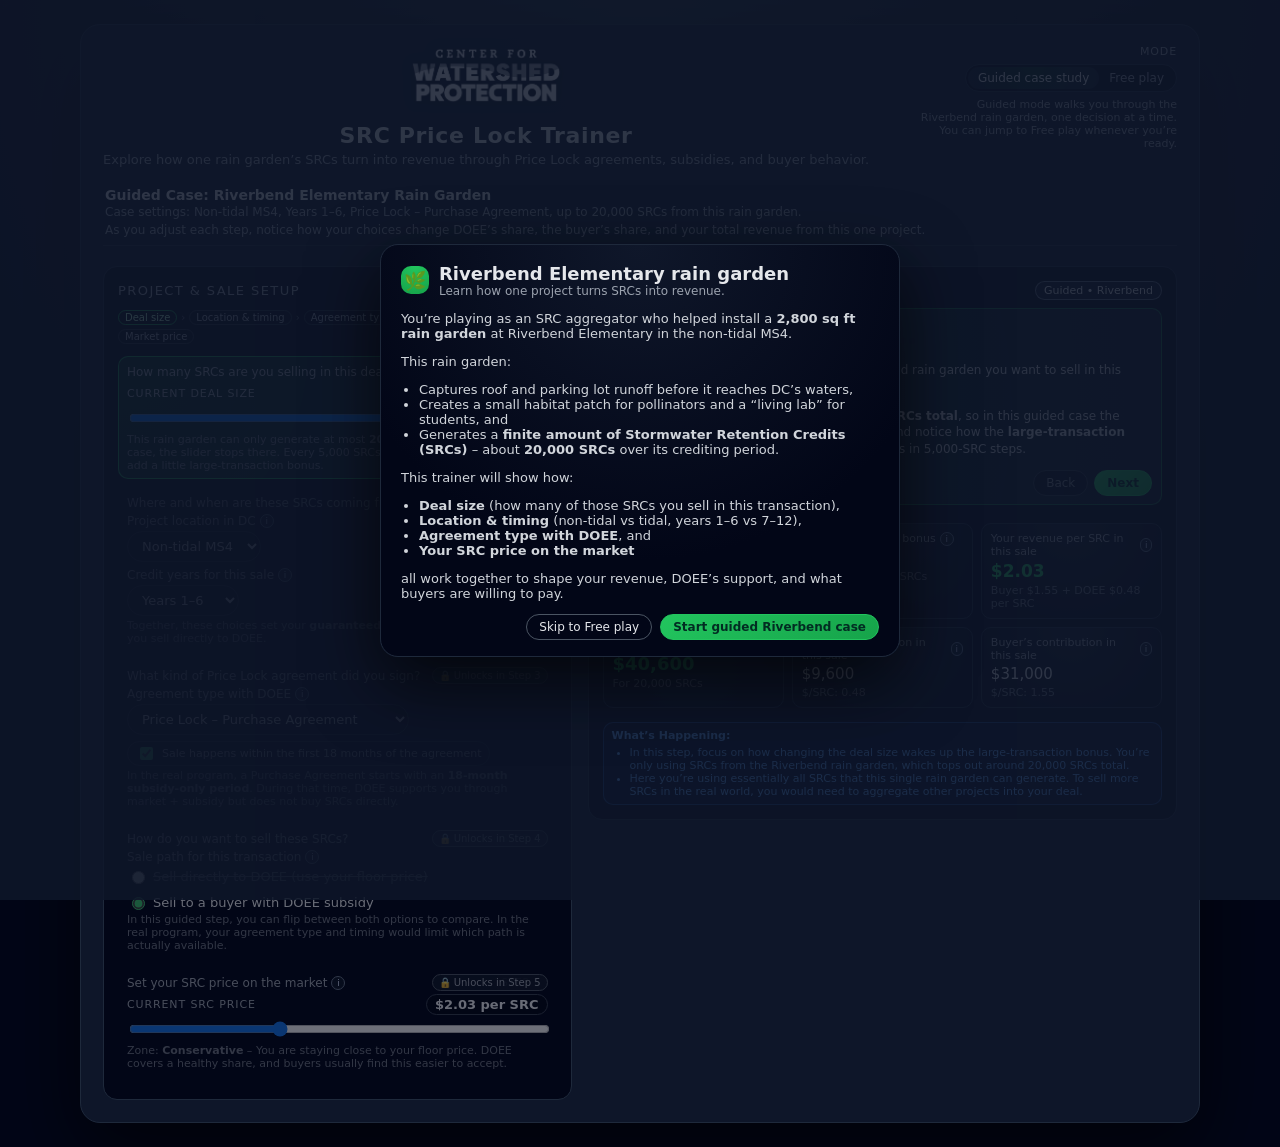
==== index.html @ 7fb3b5d0 "Update index.html" ====
<!DOCTYPE html>
<html lang="en">
<head>
  <meta charset="UTF-8" />
  <title>SRC Price Lock Trainer – Riverbend Case</title>
  <style>
    :root {
      --bg: #020617;
      --panel: #020617;
      --accent: #22c55e;
      --accent-soft: rgba(34, 197, 94, 0.15);
      --accent-warn: #60a5fa;
      --accent-error: #f43f5e;
      --text-main: #e5e7eb;
      --text-soft: #9ca3af;
      --border-soft: #1e293b;
      --card-radius: 14px;
    }

    * {
      box-sizing: border-box;
    }

    body {
      margin: 0;
      font-family: system-ui, -apple-system, BlinkMacSystemFont, "Segoe UI", sans-serif;
      background: radial-gradient(circle at top, #1f2937 0, #020617 55%);
      color: var(--text-main);
      min-height: 100vh;
      display: flex;
      align-items: stretch;
      justify-content: center;
      padding: 24px;
    }

    .app-shell {
      max-width: 1120px;
      width: 100%;
      background: rgba(15, 23, 42, 0.98);
      border-radius: 20px;
      border: 1px solid #1e293b;
      box-shadow: 0 30px 80px rgba(0, 0, 0, 0.6);
      padding: 20px 22px 22px;
      display: flex;
      flex-direction: column;
      gap: 14px;
      position: relative;
    }

    .app-header {
      display: flex;
      justify-content: space-between;
      align-items: flex-start;
      gap: 16px;
    }

    /* CWP logo in header */
.header-main {
  display: flex;
  flex-direction: column;
  align-items: center; 
  text-align: center;       /* makes h1 + p centered */
  gap: 14px;
}

    .cwp-logo {
      height: 60px;
      width: auto;
      object-fit: contain;
      filter: drop-shadow(0 0 6px rgba(0,0,0,0.4));
    }

    .title-block h1 {
      margin: 0;
      font-size: 22px;
      letter-spacing: 0.03em;
    }

    .title-block p {
      margin: 4px 0 0;
      font-size: 13px;
      color: var(--text-soft);
    }

    .mode-switch {
      display: flex;
      flex-direction: column;
      align-items: flex-end;
      gap: 6px;
      font-size: 12px;
    }

    .mode-switch label {
      font-size: 11px;
      text-transform: uppercase;
      letter-spacing: 0.08em;
      color: var(--text-soft);
    }

    .mode-buttons {
      display: inline-flex;
      background: #020617;
      border-radius: 999px;
      border: 1px solid var(--border-soft);
      padding: 2px;
    }

    .mode-btn {
      padding: 4px 10px;
      border-radius: 999px;
      border: none;
      background: transparent;
      color: var(--text-soft);
      font-size: 12px;
      cursor: pointer;
    }

    .mode-btn.active {
      background: radial-gradient(circle at top, rgba(34,197,94,0.18), rgba(15,23,42,0.95));
      color: var(--text-main);
      border-radius: 999px;
    }

    .mode-note {
      font-size: 11px;
      color: #9ca3af;
      max-width: 260px;
      text-align: right;
    }

    .scenario-panel {
      margin-top: 2px;
      margin-bottom: 6px;
      padding: 4px 2px 8px;
      border-bottom: 1px solid #1f293b;
      background: transparent;
      border-radius: 0;
    }

    .scenario-title {
      font-weight: 600;
      font-size: 14px;
    }

    #scenarioDesc {
      font-size: 12px;
      color: var(--text-soft);
      margin-top: 2px;
    }

    .scenario-status {
      font-size: 12px;
      margin-top: 4px;
      color: var(--text-soft);
    }

    .layout {
      display: grid;
      grid-template-columns: 3.1fr 3.9fr;
      gap: 16px;
      align-items: flex-start;
    }

    .card {
      background: linear-gradient(145deg, #020617, #020617 45%, #020617 100%);
      border-radius: var(--card-radius);
      padding: 14px 14px 14px;
      border: 1px solid var(--border-soft);
      display: flex;
      flex-direction: column;
      gap: 8px;
      position: relative;
    }

    #outputCard {
      position: sticky;
      top: 76px;
      align-self: flex-start;
    }

    .card-header {
      display: flex;
      justify-content: space-between;
      align-items: center;
      gap: 8px;
    }

    .card-title {
      font-size: 13px;
      text-transform: uppercase;
      letter-spacing: 0.11em;
      color: var(--text-soft);
    }

    .badge {
      padding: 2px 8px;
      border-radius: 999px;
      font-size: 11px;
      border: 1px solid rgba(148,163,184,0.6);
      color: #e5e7eb;
      background: rgba(15,23,42,0.9);
      white-space: nowrap;
    }

    select, input, button {
      font-family: inherit;
    }

    select, input[type="number"], input[type="text"] {
      background: #020617;
      border: 1px solid var(--border-soft);
      border-radius: 999px;
      padding: 6px 10px;
      color: var(--text-main);
      font-size: 13px;
      outline: none;
    }

    select:focus, input:focus {
      border-color: var(--accent);
      box-shadow: 0 0 0 1px rgba(34,197,94,0.4);
    }

    input[type="range"] {
      width: 100%;
      cursor: pointer;
    }

    .field-label {
      color: var(--text-soft);
      font-size: 12px;
      display: flex;
      align-items: center;
      gap: 6px;
      margin-bottom: 3px;
      justify-content: space-between;
    }

    .field-main {
      display: inline-flex;
      align-items: center;
      gap: 4px;
    }

    .step-tag {
      font-size: 10px;
      text-transform: uppercase;
      letter-spacing: 0.08em;
      color: #9ca3af;
      padding: 2px 6px;
      border-radius: 999px;
      border: 1px solid #1f2937;
      background: rgba(15,23,42,0.8);
    }

    .control-row {
      margin-bottom: 8px;
      padding: 6px 8px;
      border-radius: 10px;
      transition: background 0.2s ease, border-color 0.2s ease, opacity 0.2s ease;
      border: 1px solid transparent;
      position: relative;
    }

    .control-row.active-step {
      border-color: rgba(34,197,94,0.7);
      background: radial-gradient(circle at top left, rgba(34,197,94,0.18), rgba(15,23,42,0.96));
    }

    .control-row.locked {
      opacity: 0.45;
      filter: grayscale(0.2);
      pointer-events: none;
    }

    .lock-pill {
      position: absolute;
      right: 8px;
      top: 6px;
      font-size: 10px;
      display: inline-flex;
      align-items: center;
      gap: 3px;
      padding: 2px 6px;
      border-radius: 999px;
      border: 1px solid #4b5563;
      background: rgba(15,23,42,0.92);
      color: #9ca3af;
    }

    .control-row.locked .lock-pill {
      display: inline-flex;
    }

    .control-row:not(.locked) .lock-pill {
      display: none;
    }

    .inline-toggle {
      display: inline-flex;
      align-items: center;
      gap: 6px;
      font-size: 11px;
      color: var(--text-soft);
      background: #020617;
      padding: 2px 8px;
      border-radius: 999px;
      border: 1px solid var(--border-soft);
    }

    .inline-toggle input {
      accent-color: var(--accent);
      cursor: pointer;
    }

    .radio-row {
      display: flex;
      flex-wrap: wrap;
      gap: 10px;
      margin-top: 4px;
    }

    .radio-row label {
      display: inline-flex;
      align-items: center;
      gap: 5px;
      font-size: 13px;
      cursor: pointer;
    }

    .label-path-disabled {
      text-decoration: line-through;
      color: #6b7280;
    }

    input[type="radio"] {
      accent-color: #22c55e;
      cursor: pointer;
    }

    .hint {
      font-size: 11px;
      color: #6b7280;
      margin-top: 3px;
    }

    .guided-panel {
      font-size: 12px;
      color: #d1d5db;
      background: radial-gradient(circle at left, rgba(34,197,94,0.16), rgba(15,23,42,0.97));
      border-radius: 10px;
      border: 1px solid rgba(34,197,94,0.45);
      padding: 8px 9px;
      margin-bottom: 6px;
    }

    .guided-step-label {
      font-size: 11px;
      text-transform: uppercase;
      letter-spacing: 0.12em;
      color: #9ca3af;
      margin-bottom: 2px;
    }

    .guided-title {
      font-size: 14px;
      font-weight: 600;
      margin-bottom: 4px;
      display: flex;
      align-items: center;
      gap: 6px;
      flex-wrap: wrap;
    }

    .case-icon {
      width: 18px;
      height: 18px;
      border-radius: 5px;
      background: radial-gradient(circle at top, #22c55e, #16a34a);
      display: inline-flex;
      align-items: center;
      justify-content: center;
      font-size: 13px;
      color: #022c22;
      cursor: default;
    }

    .guided-body {
      font-size: 12px;
      line-height: 1.4;
      margin-bottom: 4px;
    }

    .guided-buttons {
      display: flex;
      justify-content: flex-end;
      align-items: center;
      margin-top: 4px;
      gap: 8px;
      flex-wrap: wrap;
    }

    .guided-nav {
      display: flex;
      gap: 6px;
    }

    .btn {
      border-radius: 999px;
      padding: 5px 12px;
      border: 1px solid #4b5563;
      background: #020617;
      color: #e5e7eb;
      font-size: 12px;
      cursor: pointer;
    }

    .btn-primary {
      border-color: var(--accent);
      background: linear-gradient(135deg, #22c55e, #16a34a);
      color: #022c22;
      font-weight: 600;
    }

    .btn[disabled] {
      opacity: 0.5;
      cursor: default;
    }

    .progress-dots {
      display: flex;
      gap: 3px;
      align-items: center;
    }

    .dot {
      width: 6px;
      height: 6px;
      border-radius: 999px;
      background: #111827;
    }

    .dot.active {
      background: var(--accent);
    }

    .breadcrumb-steps {
      font-size: 10px;
      color: #9ca3af;
      margin-top: 2px;
      margin-bottom: 4px;
      display: flex;
      flex-wrap: wrap;
      gap: 4px;
      align-items: center;
    }

    .crumb {
      padding: 1px 6px;
      border-radius: 999px;
      border: 1px solid #1f2937;
    }

    .crumb.active {
      border-color: rgba(34,197,94,0.7);
      color: #bbf7d0;
    }

    .crumb-separator {
      opacity: 0.5;
    }

    .scenario-bar {
      display: flex;
      align-items: center;
      justify-content: space-between;
      gap: 8px;
      margin-top: 6px;
      margin-bottom: 4px;
    }

    .scenario-bar label {
      font-size: 11px;
      color: var(--text-soft);
      text-transform: uppercase;
      letter-spacing: 0.08em;
    }

    .scenario-bar select {
      font-size: 12px;
    }

    .scenario-focus {
      font-size: 12px;
      color: #d1d5db;
      background: radial-gradient(circle at left, rgba(59,130,246,0.22), rgba(15,23,42,0.97));
      border-radius: 10px;
      border: 1px solid rgba(59,130,246,0.55);
      padding: 8px 9px;
      margin-bottom: 6px;
    }

    .scenario-focus-title {
      font-size: 11px;
      text-transform: uppercase;
      letter-spacing: 0.11em;
      color: #bfdbfe;
      margin-bottom: 2px;
    }

    .scenario-focus-body {
      font-size: 12px;
      line-height: 1.4;
    }

    .output-grid {
      display: grid;
      grid-template-columns: repeat(3, minmax(0, 1fr));
      gap: 8px;
      margin-top: 4px;
    }

    .stat {
      background: radial-gradient(circle at top, #0f172a 0, #020617 75%);
      border-radius: 10px;
      padding: 8px 9px;
      border: 1px solid #1e293b;
      display: flex;
      flex-direction: column;
      gap: 3px;
      position: relative;
      overflow: hidden;
    }

    .stat-label {
      font-size: 11px;
      color: var(--text-soft);
      display: flex;
      align-items: center;
      gap: 4px;
    }

    .stat-value {
      font-size: 15px;
      font-variant-numeric: tabular-nums;
    }

    .stat-sub {
      font-size: 11px;
      color: #6b7280;
    }

    .stat-accent {
      color: var(--accent);
      font-size: 17px;
      font-weight: 600;
    }

    .stat-big {
      font-size: 18px;
      font-weight: 600;
      color: var(--accent);
    }

    .stat-doee.alert {
      border-color: rgba(59,130,246,0.9);
      box-shadow: 0 0 0 1px rgba(59,130,246,0.5);
      animation: fadeDown 0.6s ease-out;
    }

    .stat-buyer.alert {
      border-color: rgba(251, 191, 36, 0.9);
      box-shadow: 0 0 0 1px rgba(251, 191, 36, 0.5);
      animation: pulseUp 0.9s ease-out;
    }

    .stat-total.alert {
      border-color: rgba(239, 68, 68, 0.9);
      box-shadow: 0 0 0 1px rgba(239, 68, 68, 0.5);
      animation: flashTotal 0.7s ease-out;
    }

    .warnings {
      margin-top: 6px;
      font-size: 11px;
      color: var(--accent-warn);
      background: rgba(37,99,235,0.08);
      border-radius: 10px;
      border: 1px solid rgba(59,130,246,0.4);
      padding: 6px 8px;
    }

    .warnings ul {
      padding-left: 18px;
      margin: 4px 0 0;
    }

    .info-icon {
      width: 14px;
      height: 14px;
      border-radius: 999px;
      border: 1px solid #64748b;
      display: inline-flex;
      align-items: center;
      justify-content: center;
      font-size: 9px;
      color: #cbd5f5;
      cursor: default;
      background: rgba(15,23,42,0.9);
    }

    .tooltip-bubble {
      position: fixed;
      z-index: 9999;
      max-width: 260px;
      background: #020617;
      border-radius: 10px;
      border: 1px solid #1e293b;
      padding: 8px 10px;
      font-size: 11px;
      color: var(--text-main);
      box-shadow: 0 10px 30px rgba(0,0,0,0.6);
      pointer-events: none;
      opacity: 0;
      transform: translateY(4px);
      transition: opacity 0.08s ease-out, transform 0.08s ease-out;
    }

    .tooltip-bubble.visible {
      opacity: 1;
      transform: translateY(0);
    }

    .value-row {
      display: flex;
      justify-content: space-between;
      align-items: center;
      margin-bottom: 4px;
      font-size: 12px;
      color: #e5e7eb;
    }

    .value-label {
      font-size: 11px;
      text-transform: uppercase;
      letter-spacing: 0.08em;
      color: #9ca3af;
    }

    .value-pill {
      padding: 2px 8px;
      border-radius: 999px;
      border: 1px solid #374151;
      background: #020617;
      font-size: 13px;
      font-variant-numeric: tabular-nums;
      font-weight: 600;
      color: #e5e7eb;
    }

    .free-hint {
      font-size: 11px;
      color: #9ca3af;
      margin-bottom: 4px;
    }

    .modal-backdrop {
      position: fixed;
      inset: 0;
      background: rgba(15,23,42,0.85);
      display: flex;
      align-items: center;
      justify-content: center;
      z-index: 999;
    }

    .modal {
      max-width: 520px;
      width: 100%;
      background: radial-gradient(circle at top, #0f172a, #020617 65%);
      border-radius: 18px;
      border: 1px solid #1e293b;
      padding: 18px 20px 16px;
      box-shadow: 0 25px 70px rgba(0,0,0,0.7);
    }

    .modal-header {
      display: flex;
      align-items: center;
      gap: 10px;
      margin-bottom: 6px;
    }

    .modal-icon {
      width: 28px;
      height: 28px;
      border-radius: 10px;
      background: radial-gradient(circle at top, #22c55e, #16a34a);
      display: inline-flex;
      align-items: center;
      justify-content: center;
      font-size: 18px;
      color: #022c22;
    }

    .modal h2 {
      margin: 0;
      font-size: 18px;
    }

    .modal-body {
      font-size: 13px;
      color: #d1d5db;
      margin-top: 6px;
    }

    .modal-body ul {
      margin: 6px 0 8px 18px;
      padding: 0;
    }

    .modal-footer {
      margin-top: 10px;
      display: flex;
      justify-content: flex-end;
      gap: 8px;
      flex-wrap: wrap;
    }

    @keyframes fadeDown {
      0% { opacity: 1; transform: translateY(0); }
      40% { opacity: 0.3; transform: translateY(2px); }
      100% { opacity: 0.8; transform: translateY(0); }
    }

    @keyframes pulseUp {
      0% { transform: scale(1); }
      30% { transform: scale(1.03); }
      100% { transform: scale(1); }
    }

    @keyframes flashTotal {
      0% { background-color: rgba(127,29,29,0.6); }
      100% { background-color: transparent; }
    }

    @media (max-width: 900px) {
      body {
        padding: 10px;
      }
      .app-shell {
        padding: 14px;
      }
      .layout {
        grid-template-columns: 1fr;
      }
      #outputCard {
        position: static;
      }
    }
  </style>
</head>
<body>
  <!-- Intro modal -->
  <div class="modal-backdrop" id="introModal">
    <div class="modal">
      <div class="modal-header">
        <div class="modal-icon">🌿</div>
        <div>
          <h2>Riverbend Elementary rain garden</h2>
          <div style="font-size:12px; color:#9ca3af;">Learn how one project turns SRCs into revenue.</div>
        </div>
      </div>
      <div class="modal-body">
        <p>You’re playing as an SRC aggregator who helped install a <strong>2,800 sq ft rain garden</strong> at Riverbend Elementary in the non-tidal MS4.</p>
        <p>This rain garden:</p>
        <ul>
          <li>Captures roof and parking lot runoff before it reaches DC’s waters,</li>
          <li>Creates a small habitat patch for pollinators and a “living lab” for students, and</li>
          <li>Generates a <strong>finite amount of Stormwater Retention Credits (SRCs)</strong> – about <strong>20,000 SRCs</strong> over its crediting period.</li>
        </ul>
        <p>This trainer will show how:</p>
        <ul>
          <li><strong>Deal size</strong> (how many of those SRCs you sell in this transaction),</li>
          <li><strong>Location & timing</strong> (non-tidal vs tidal, years 1–6 vs 7–12),</li>
          <li><strong>Agreement type with DOEE</strong>, and</li>
          <li><strong>Your SRC price on the market</strong></li>
        </ul>
        <p>all work together to shape your revenue, DOEE’s support, and what buyers are willing to pay.</p>
      </div>
      <div class="modal-footer">
        <button class="btn" id="skipToFreeBtn">Skip to Free play</button>
        <button class="btn btn-primary" id="startGuidedBtn">Start guided Riverbend case</button>
      </div>
    </div>
  </div>

  <div class="app-shell">
<header class="app-header">
<div class="header-main">
  <div class="logo-wrap">
    <img class="cwp-logo" src="CWP-white-01.png" alt="Center for Watershed Protection logo">
  </div>

  <div class="title-block">
    <h1>SRC Price Lock Trainer</h1>
    <p>Explore how one rain garden’s SRCs turn into revenue through Price Lock agreements, subsidies, and buyer behavior.</p>
  </div>
</div>


  <div class="mode-switch">
    <label>Mode</label>
    <div class="mode-buttons">
      <button class="mode-btn active" id="modeGuidedBtn">Guided case study</button>
      <button class="mode-btn" id="modeFreeBtn">Free play</button>
    </div>
    <div class="mode-note" id="modeNote">
      Guided mode walks you through the Riverbend rain garden step by step. You can switch to Free play any time.
    </div>
  </div>
</header>


    <div class="scenario-panel" id="scenarioPanel">
      <div class="scenario-title" id="scenarioName">Guided Case: Riverbend Elementary Rain Garden</div>
      <div id="scenarioDesc">
        Case settings: <strong>Non-tidal MS4</strong>, <strong>Years 1–6</strong>, <strong>Price Lock – Purchase Agreement</strong>, up to <strong>20,000 SRCs</strong> from this rain garden.
      </div>
      <div class="scenario-status" id="scenarioStatus">
        As you move through each step, watch how the guaranteed floor price, large-transaction bonus, DOEE’s share, the buyer’s share, and your total revenue respond.
      </div>
    </div>

    <section class="layout">
      <!-- LEFT: controls -->
      <div class="card" id="controlsCard">
        <div class="card-header">
          <div class="card-title">Project & sale setup</div>
          <span class="badge" id="modeBadge">Guided • Riverbend case</span>
        </div>

        <div class="breadcrumb-steps" id="breadcrumbSteps"></div>

        <div id="freeHint" class="free-hint" style="display:none;">
          Free play is on. Adjust any inputs below or load a scenario on the right. Use this to explore beyond the Riverbend case.
        </div>

        <div id="controlsContainer">
          <div class="control-row" data-step="0" id="rowDealSize">
            <div class="lock-pill">🔒 Later in guided mode</div>
            <div class="field-label">
              <div class="field-main">
                <span>How many SRCs are you selling in this deal?</span>
              </div>
              <span class="step-tag">Step 1</span>
            </div>
            <div class="value-row">
              <span class="value-label">Current deal size</span>
              <span class="value-pill"><span id="qValue">20,000</span> SRCs</span>
            </div>
            <input type="range" id="qSlider" min="5000" max="20000" step="5000" value="20000">
            <div class="hint" id="qHint">
              This rain garden can only generate at most <strong>20,000 SRCs</strong>. In this guided case, the slider stops there. Every 5,000 SRCs you include in this deal can add a little large-transaction bonus.
            </div>
          </div>

          <div class="control-row" data-step="1" id="rowLocationYear">
            <div class="lock-pill">🔒 Unlocks in Step 2</div>
            <div class="field-label">
              <div class="field-main">
                <span>Where and when are these SRCs coming from?</span>
              </div>
              <span class="step-tag">Step 2</span>
            </div>
            <div class="field-label" style="margin-top:2px;">
              <span class="field-main">
                <span>Project location in DC</span>
                <span class="info-icon" data-tooltip="SRCs only earn Price Lock benefits in the MS4 area. Non-tidal and tidal MS4 have different guaranteed floor prices.">i</span>
              </span>
            </div>
            <select id="locationSelect">
              <option value="nontidal">Non-tidal MS4</option>
              <option value="tidal">Tidal MS4</option>
            </select>

            <div class="field-label" style="margin-top:6px;">
              <span class="field-main">
                <span>Credit years for this sale</span>
                <span class="info-icon" data-tooltip="DOEE pays a higher Price Lock floor in years 1–6, and a lower one in years 7–12 for the same project.">i</span>
              </span>
            </div>
            <select id="yearBandSelect">
              <option value="1-6">Years 1–6</option>
              <option value="7-12">Years 7–12</option>
            </select>
            <div class="hint">
              Together, these choices set your <strong>guaranteed minimum price per SRC</strong> if you sell directly to DOEE.
            </div>
          </div>

          <div class="control-row" data-step="2" id="rowAgreement">
            <div class="lock-pill">🔒 Unlocks in Step 3</div>
            <div class="field-label">
              <div class="field-main">
                <span>What kind of Price Lock agreement did you sign?</span>
              </div>
              <span class="step-tag">Step 3</span>
            </div>
            <div class="field-label" style="margin-top:2px;">
              <span class="field-main">
                <span>Agreement type with DOEE</span>
                <span class="info-icon" data-tooltip="A Purchase Agreement includes a guaranteed floor price and can also support market sales with a subsidy. A Subsidy-only Agreement only applies when you sell to another buyer; DOEE does not buy your SRCs directly.">i</span>
              </span>
            </div>
            <select id="agreementTypeSelect">
              <option value="purchase">Price Lock – Purchase Agreement</option>
              <option value="subsidy">Price Lock – Subsidy-only Agreement</option>
            </select>

            <div style="margin-top:6px;">
              <label class="inline-toggle">
                <input type="checkbox" id="in18Months" checked>
                <span>Sale happens within the first 18 months of the agreement</span>
              </label>
              <div class="hint">
                In the real program, a Purchase Agreement starts with an <strong>18-month subsidy-only period</strong>. During that time, DOEE supports you through market + subsidy but does not buy SRCs directly.
              </div>
            </div>
          </div>

          <div class="control-row" data-step="3" id="rowSalePath">
            <div class="lock-pill">🔒 Unlocks in Step 4</div>
            <div class="field-label">
              <div class="field-main">
                <span>How do you want to sell these SRCs?</span>
              </div>
              <span class="step-tag">Step 4</span>
            </div>
            <div class="field-label" style="margin-top:2px;">
              <span class="field-main">
                <span>Sale path for this transaction</span>
                <span class="info-icon" data-tooltip="You can either sell straight to DOEE at your floor price or sell to a private buyer with DOEE helping as a subsidy. Your agreement type and timing affect which paths are actually available in the real program.">i</span>
              </span>
            </div>
            <div class="radio-row">
              <label data-sale="doee" id="doeeRadioLabel">
                <input type="radio" name="saleType" value="doee" checked>
                Sell directly to DOEE (use your floor price)
              </label>
              <label data-sale="market" id="marketRadioLabel">
                <input type="radio" name="saleType" value="market">
                Sell to a buyer with DOEE subsidy
              </label>
            </div>
            <div class="hint" id="saleTypeHint">
              In this guided step, you can flip between both to compare. In the real program, your agreement type and timing would limit which path is actually available.
            </div>
          </div>

          <div class="control-row" data-step="4" id="rowPrice">
            <div class="lock-pill">🔒 Unlocks in Step 5</div>
            <div class="field-label">
              <div class="field-main">
                <span>Set your SRC price on the market</span>
                <span class="info-icon" data-tooltip="This is the price per SRC you hope to receive in a market sale. DOEE may cover part of this price as a subsidy, and the buyer pays the rest. If you set the price too high, DOEE will eventually stop adding subsidy and the buyer must cover the full amount.">i</span>
              </div>
              <span class="step-tag">Step 5</span>
            </div>
            <div class="value-row">
              <span class="value-label">Current SRC price</span>
              <span class="value-pill"><span id="sSliderValue">$2.10</span> per SRC</span>
            </div>
            <input type="range" id="sSlider" min="1.50" max="3.00" step="0.01" value="2.10">
            <div class="hint">
              Zone: <strong><span id="sZoneLabel">Balanced</span></strong> – <span id="sZoneText">above your floor price but still likely competitive for buyers, with DOEE helping cover part of the amount.</span>
            </div>
          </div>
        </div>
      </div>

      <!-- RIGHT: guided directions + outputs -->
      <div class="card" id="outputCard">
        <div class="card-header">
          <div class="card-title" id="rightCardTitle">Guided directions &amp; results</div>
          <span class="badge" id="scenarioBadge">Guided • Riverbend</span>
        </div>

        <div class="guided-panel" id="guidedPanel">
          <div class="guided-step-label" id="guidedStepLabel">Step 1 of 5</div>
          <div class="guided-title">
            <div class="case-icon" title="Rain garden case study">🌿</div>
            <span id="guidedTitle">Set the deal size for this sale</span>
            <div class="progress-dots" id="guidedDots"></div>
          </div>
          <div class="guided-body" id="guidedBody"></div>
          <div class="guided-buttons">
            <div class="guided-nav">
              <button class="btn" id="guidedBackBtn">Back</button>
              <button class="btn btn-primary" id="guidedNextBtn">Next</button>
            </div>
          </div>
        </div>

        <div class="scenario-focus" id="scenarioFocusPanel" style="display:none;">
          <div class="scenario-focus-title">Scenario focus</div>
          <div class="scenario-focus-body" id="scenarioFocusBody"></div>
        </div>

        <div class="scenario-bar" id="scenarioBar" style="display:none;">
          <div>
            <label for="scenarioSelect">Free play scenario</label>
          </div>
          <select id="scenarioSelect">
            <option value="none">None (start from current settings)</option>
            <option value="starter">Starter non-tidal project</option>
            <option value="tidal">Tidal project comparison</option>
            <option value="late">Later-year credits (7–12)</option>
            <option value="subsidyOnly">Subsidy-only agreement</option>
          </select>
        </div>

        <div class="output-grid">
          <div class="stat" id="statP">
            <div class="stat-label">
              Guaranteed floor price per SRC
              <span class="info-icon" data-tooltip="This is the Price Lock floor: the minimum amount per SRC that DOEE has agreed to pay for this project, based on its location and credit years. In a direct sale to DOEE, this is your per-SRC price.">i</span>
            </div>
            <div class="stat-value" id="pValue">$0.00</div>
            <div class="stat-sub" id="pSub">—</div>
          </div>

          <div class="stat" id="statL">
            <div class="stat-label">
              Large-transaction bonus
              <span class="info-icon" data-tooltip="Larger aggregated deals can earn a small extra amount per SRC. Every 5,000 SRCs adds a bit more value, up to the program’s cap on large transactions.">i</span>
            </div>
            <div class="stat-value" id="lValue">$0.00</div>
            <div class="stat-sub" id="lSub">0 blocks of 5,000 SRCs</div>
          </div>

          <div class="stat stat-total" id="statRevPer">
            <div class="stat-label">
              Your revenue per SRC in this sale
              <span class="info-icon" data-tooltip="What you actually earn per SRC in this transaction, after the rules are applied. In a DOEE-only sale, this matches the floor price. In a market sale, it reflects the combined contributions of DOEE and the buyer.">i</span>
            </div>
            <div class="stat-accent" id="revPerSrc">$0.00</div>
            <div class="stat-sub" id="revSplit">Buyer $0.00 + DOEE $0.00</div>
          </div>

          <div class="stat stat-total" id="statTotal">
            <div class="stat-label">
              Total revenue for this sale
              <span class="info-icon" data-tooltip="Your total dollars from this transaction: revenue per SRC multiplied by how many SRCs you sold (the deal size).">i</span>
            </div>
            <div class="stat-big" id="totalRevenue">$0</div>
            <div class="stat-sub">For <span id="totalQ">0</span> SRCs</div>
          </div>

          <div class="stat stat-doee" id="statDoee">
            <div class="stat-label">
              DOEE’s contribution in this sale
              <span class="info-icon" data-tooltip="How much DOEE pays here – either as the direct buyer (for DOEE-only sales) or as a subsidy to help a private buyer afford SRCs.">i</span>
            </div>
            <div class="stat-value" id="doeeTotal">$0</div>
            <div class="stat-sub" id="doeePer">$/SRC: 0.00</div>
          </div>

          <div class="stat stat-buyer" id="statBuyer">
            <div class="stat-label">
              Buyer’s contribution in this sale
              <span class="info-icon" data-tooltip="How much the private buyer pays. In a DOEE-only sale this is $0. In a market + subsidy sale, this is the buyer’s share of your SRC price.">i</span>
            </div>
            <div class="stat-value" id="buyerTotal">$0</div>
            <div class="stat-sub" id="buyerPer">$/SRC: 0.00</div>
          </div>
        </div>

        <div class="warnings" id="warnings" style="display:none;"></div>
      </div>
    </section>
  </div>

  <div class="tooltip-bubble" id="tooltipBubble"></div>

  <script>
    const PROJECT_MAX_SRC = 20000;  // Riverbend single-project cap
    const PROGRAM_LARGE_CAP = 100000; // Program-wide cap for large-transaction bonus in Free play

    const state = {
      mode: "guided",
      guidedIndex: 0,
      totalGuidedSteps: 5,
      location: "nontidal",
      yearBand: "1-6",
      agreementType: "purchase",
      in18Months: true,
      dealSize: 20000,
      saleType: "doee",
      srcPrice: 2.10,
      scenarioKey: "guided"
    };

    const els = {
      introModal: document.getElementById("introModal"),
      startGuidedBtn: document.getElementById("startGuidedBtn"),
      skipToFreeBtn: document.getElementById("skipToFreeBtn"),

      modeGuidedBtn: document.getElementById("modeGuidedBtn"),
      modeFreeBtn: document.getElementById("modeFreeBtn"),
      modeNote: document.getElementById("modeNote"),
      modeBadge: document.getElementById("modeBadge"),
      scenarioBadge: document.getElementById("scenarioBadge"),
      rightCardTitle: document.getElementById("rightCardTitle"),

      guidedPanel: document.getElementById("guidedPanel"),
      freeHint: document.getElementById("freeHint"),
      guidedStepLabel: document.getElementById("guidedStepLabel"),
      guidedTitle: document.getElementById("guidedTitle"),
      guidedBody: document.getElementById("guidedBody"),
      guidedDots: document.getElementById("guidedDots"),
      guidedBackBtn: document.getElementById("guidedBackBtn"),
      guidedNextBtn: document.getElementById("guidedNextBtn"),
      breadcrumbSteps: document.getElementById("breadcrumbSteps"),

      controlsContainer: document.getElementById("controlsContainer"),
      controlRows: Array.from(document.querySelectorAll(".control-row")),

      qSlider: document.getElementById("qSlider"),
      qValue: document.getElementById("qValue"),
      qHint: document.getElementById("qHint"),
      locationSelect: document.getElementById("locationSelect"),
      yearBandSelect: document.getElementById("yearBandSelect"),
      agreementTypeSelect: document.getElementById("agreementTypeSelect"),
      in18Months: document.getElementById("in18Months"),
      saleTypeRadios: Array.from(document.querySelectorAll("input[name='saleType']")),
      saleTypeHint: document.getElementById("saleTypeHint"),
      doeeRadioLabel: document.getElementById("doeeRadioLabel"),
      marketRadioLabel: document.getElementById("marketRadioLabel"),
      sSlider: document.getElementById("sSlider"),
      sSliderValue: document.getElementById("sSliderValue"),
      sZoneLabel: document.getElementById("sZoneLabel"),
      sZoneText: document.getElementById("sZoneText"),

      pValue: document.getElementById("pValue"),
      pSub: document.getElementById("pSub"),
      lValue: document.getElementById("lValue"),
      lSub: document.getElementById("lSub"),
      revPerSrc: document.getElementById("revPerSrc"),
      revSplit: document.getElementById("revSplit"),
      totalRevenue: document.getElementById("totalRevenue"),
      totalQ: document.getElementById("totalQ"),
      doeeTotal: document.getElementById("doeeTotal"),
      doeePer: document.getElementById("doeePer"),
      buyerTotal: document.getElementById("buyerTotal"),
      buyerPer: document.getElementById("buyerPer"),
      statDoee: document.getElementById("statDoee"),
      statBuyer: document.getElementById("statBuyer"),
      statTotal: document.getElementById("statTotal"),
      warnings: document.getElementById("warnings"),

      scenarioBar: document.getElementById("scenarioBar"),
      scenarioSelect: document.getElementById("scenarioSelect"),
      scenarioPanel: document.getElementById("scenarioPanel"),
      scenarioName: document.getElementById("scenarioName"),
      scenarioDesc: document.getElementById("scenarioDesc"),
      scenarioStatus: document.getElementById("scenarioStatus"),

      scenarioFocusPanel: document.getElementById("scenarioFocusPanel"),
      scenarioFocusBody: document.getElementById("scenarioFocusBody"),

      tooltipBubble: document.getElementById("tooltipBubble"),
      infoIcons: Array.from(document.querySelectorAll(".info-icon"))
    };

    const guidedStepDefs = [
      {
        title: "Set the deal size for this sale",
        body: `
          <p>First, choose how many SRCs from the Riverbend rain garden you want to sell in this transaction. That’s your <strong>deal size</strong> for this sale.</p>
          <p>This project can only generate about <strong>20,000 SRCs total</strong>, so in this guided case the slider tops out there. Move around that value and notice how the <strong>large-transaction bonus</strong> on the right wakes up as your deal grows in 5,000-SRC steps.</p>
        `
      },
      {
        title: "Confirm where and when the SRCs come from",
        body: `
          <p>Now, confirm <strong>where</strong> the project is in DC and <strong>which years</strong> of SRCs you’re selling.</p>
          <p>For the Riverbend case, keep:</p>
          <ul>
            <li><strong>Location: Non-tidal MS4</strong></li>
            <li><strong>Credit years: 1–6</strong></li>
          </ul>
          <p>Watch how the <strong>guaranteed floor price per SRC</strong> changes if you briefly flip to tidal or years 7–12, then return to the Riverbend settings. Your revenue boxes won’t move much yet — we’re just shaping the <strong>minimum price</strong> that supports you.</p>
        `
      },
      {
        title: "Choose your Price Lock agreement",
        body: `
          <p>Next, choose what kind of <strong>Price Lock agreement</strong> you signed with DOEE and whether this sale happens early or later in that agreement.</p>
          <p>For Riverbend, start with a <strong>Price Lock – Purchase Agreement</strong> and leave the sale in the <strong>first 18 months</strong>. Then untick that box to see how your options shift later in the agreement.</p>
          <p>You won’t see big number changes here yet. This step mostly sets up <strong>which sale paths are realistic</strong> in the next step — whether you’re likely to lean on a market + subsidy sale, or have a stronger direct-purchase fallback from DOEE.</p>
        `
      },
      {
        title: "Pick your sale path for this deal",
        body: `
          <p>For this particular sale, decide whether you:</p>
          <ul>
            <li><strong>Sell directly to DOEE</strong> at your guaranteed floor price, or</li>
            <li><strong>Sell to a private buyer</strong> with DOEE helping as a subsidy.</li>
          </ul>
          <p>Flip between both and watch the <strong>DOEE vs buyer contribution boxes</strong> on the right. In a DOEE-only sale, buyers pay nothing. In a market + subsidy sale, DOEE and the buyer share the cost of your SRC price.</p>
          <p>In the real market, the direct DOEE path is your safe backstop; the market + subsidy path is where you can potentially earn more <em>if</em> your price stays realistic for buyers.</p>
        `
      },
      {
        title: "Set your SRC price on the market",
        body: `
          <p>Finally, with your sale path set to a <strong>buyer + DOEE subsidy</strong>, use the SRC price slider to set the <strong>price per SRC</strong> you’re aiming for in a market sale.</p>
          <p>As you move the slider, watch how:</p>
          <ul>
            <li>Your <strong>revenue per SRC</strong> changes,</li>
            <li><strong>DOEE’s share vs the buyer’s share</strong> shifts, and</li>
            <li>the blue explanation box warns you when DOEE’s subsidy <strong>shrinks or drops to zero</strong>.</li>
          </ul>
          <p>If you push your SRC price too high, DOEE eventually stops adding subsidy and the buyer is left to carry the full cost — most buyers will look for cheaper credits at that point.</p>
        `
      }
    ];

    const guidedBreadcrumbLabels = [
      "Deal size",
      "Location & timing",
      "Agreement type",
      "Sale path",
      "Market price"
    ];

    function formatCurrency(num, decimals = 2) {
      if (!Number.isFinite(num)) return "$0.00";
      const fixed = num.toFixed(decimals);
      const [whole, frac] = fixed.split(".");
      const wholeWithCommas = Number(whole).toLocaleString("en-US");
      return "$" + wholeWithCommas + (decimals > 0 ? "." + frac : "");
    }

    function formatInteger(num) {
      if (!Number.isFinite(num)) return "0";
      return Number(num).toLocaleString("en-US", { maximumFractionDigits: 0 });
    }

    function getFloorPrice(location, yearBand) {
      if (yearBand === "7-12") return 0.42;
      return location === "nontidal" ? 2.03 : 1.77;
    }

    function computeLargeBonus(dealSize, cap) {
      const capQ = Math.min(dealSize, cap);
      const blocks = Math.floor(capQ / 5000);
      const bonus = 0.02 * blocks;
      return { bonus, blocks, cappedAtCap: dealSize > cap };
    }

    function getSalePath() {
      for (const r of els.saleTypeRadios) {
        if (r.checked) return r.value;
      }
      return "doee";
    }

    function classifyPriceZone(S, P) {
      if (!Number.isFinite(S) || !Number.isFinite(P)) {
        return {
          label: "Conservative",
          text: "Use the slider to explore prices once your other settings are in place.",
          level: "neutral"
        };
      }

      if (S > P + 0.20) {
        return {
          label: "Too high",
          text: "This price is high enough that DOEE is likely to stop adding subsidy. The buyer ends up carrying almost all or all of the cost.",
          level: "toohigh"
        };
      }
      if (S >= P + 0.16) {
        return {
          label: "Aggressive",
          text: "You are near the top of a realistic range. DOEE’s subsidy is smaller here, and the buyer is paying a larger share of the SRC price.",
          level: "aggressive"
        };
      }
      if (S >= P + 0.08) {
        return {
          label: "Balanced",
          text: "You are above your floor price but still in a range where DOEE shares the cost and your credits are more likely to stay competitive.",
          level: "balanced"
        };
      }
      if (S >= P) {
        return {
          label: "Conservative",
          text: "You are staying close to your floor price. DOEE covers a healthy share, and buyers usually find this easier to accept.",
          level: "conservative"
        };
      }
      return {
        label: "Below floor",
        text: "Program rules won’t allow you to price below the guaranteed floor. The tool will raise your price at least to the floor.",
        level: "below"
      };
    }

    function getStepNarrative() {
      if (state.mode !== "guided") return null;
      switch (state.guidedIndex) {
        case 0:
          return "In this step, focus on how changing the deal size wakes up the large-transaction bonus. You’re only using SRCs from the Riverbend rain garden, which tops out around 20,000 SRCs total.";
        case 1:
          return "Here, changing location and credit years mainly shifts your guaranteed floor price per SRC. That floor sets your safety net, even before you decide how to sell or set your market price.";
        case 2:
          return "This agreement choice shapes whether DOEE mostly supports you through market subsidies, or is more likely to step in as a direct buyer later. It doesn’t fully show up in the numbers until you choose a sale path.";
        case 3:
          return "Now you can see the difference between a DOEE-only sale and a buyer + subsidy sale. Watch how DOEE’s share and the buyer’s share change depending on the path you choose.";
        case 4:
          return "With a buyer + subsidy sale path active, the SRC price slider controls who pays what. As you raise the price, your revenue per SRC can grow, but DOEE’s subsidy can shrink and buyers may face much higher costs.";
        default:
          return null;
      }
    }

    function updateSalePathRules() {
      const type = state.agreementType;
      const within18 = state.in18Months;
      const doeeRealisticallyAllowed = !(
        type === "subsidy" || (type === "purchase" && within18)
      );

      els.doeeRadioLabel.classList.remove("label-path-disabled");

      if (!doeeRealisticallyAllowed) {
        els.doeeRadioLabel.classList.add("label-path-disabled");
      }

      if (state.mode === "guided" && state.guidedIndex >= 3) {
        if (type === "subsidy") {
          els.saleTypeHint.textContent =
            "Subsidy-only Agreement: in the real program, DOEE would not buy your SRCs directly. The DOEE-only option is shown here only for comparison; your actual path is a buyer + subsidy sale.";
        } else if (type === "purchase" && within18) {
          els.saleTypeHint.textContent =
            "First 18 months of a Purchase Agreement: this is a subsidy-only period in the real program. DOEE supports you through a buyer + subsidy sale, not as a direct buyer. The DOEE-only path is shown here only to compare cost sharing.";
        } else {
          els.saleTypeHint.textContent =
            "Later in a Purchase Agreement, both a direct sale to DOEE and a buyer + subsidy sale may be realistic. Compare how each path shifts who pays what.";
        }
      } else if (state.mode === "free") {
        if (!doeeRealisticallyAllowed) {
          els.saleTypeHint.textContent =
            "In these settings, DOEE would not normally buy SRCs directly in the real program. The DOEE-only path is available here just so you can see how the cost sharing would change.";
        } else {
          els.saleTypeHint.textContent =
            "In Free play, both paths are open for exploration. In the real world, your agreement type and timing would narrow these options.";
        }
      } else {
        els.saleTypeHint.textContent =
          "In this guided step, you can flip between both options to compare. In the real program, your agreement type and timing would limit which path is actually available.";
      }

      // If DOEE is not realistically allowed, gently default to market
      if (!doeeRealisticallyAllowed && state.saleType === "doee") {
        const marketRadio = els.saleTypeRadios.find(r => r.value === "market");
        if (marketRadio) {
          marketRadio.checked = true;
          state.saleType = "market";
        }
      }
    }

    function recalc() {
      state.dealSize = parseInt(els.qSlider.value, 10) || 0;
      state.location = els.locationSelect.value;
      state.yearBand = els.yearBandSelect.value;
      state.agreementType = els.agreementTypeSelect.value;
      state.in18Months = els.in18Months.checked;
      state.saleType = getSalePath();
      state.srcPrice = parseFloat(els.sSlider.value) || state.srcPrice;

      els.qValue.textContent = formatInteger(state.dealSize);

      const P = getFloorPrice(state.location, state.yearBand);

      const capForThisRun =
        state.mode === "guided" && state.scenarioKey === "guided"
          ? PROJECT_MAX_SRC
          : PROGRAM_LARGE_CAP;

      const { bonus: L, blocks, cappedAtCap } = computeLargeBonus(
        state.dealSize,
        capForThisRun
      );

      let warnings = [];
      const baseNarrative = getStepNarrative();
      if (baseNarrative) {
        warnings.push(baseNarrative);
      }

      let S = state.srcPrice;
      const showPriceTeaching =
        state.mode === "free" || (state.mode === "guided" && state.guidedIndex >= 4);

      const floorMessages = [];
      if (S < P) {
        floorMessages.push(
          "Your requested SRC price was below the guaranteed floor. The tool has raised it up to that floor, because you cannot sell below your floor price."
        );
        S = P;
      }
      if (showPriceTeaching) {
        warnings = warnings.concat(floorMessages);
      }
      // In guided Step 2, explain why total revenue may stay constant in a buyer + subsidy sale
      if (
        state.mode === "guided" &&
        state.guidedIndex === 1 &&
        state.saleType === "market"
      ) {
        warnings.push(
          "In this buyer + DOEE subsidy sale, changing location or credit years mainly shifts how DOEE and the buyer split your SRC price. Because your SRC price and deal size have not changed, your total revenue stays the same while their shares move around."
        );
      }


      state.srcPrice = S;
      els.sSlider.value = S.toFixed(2);
      els.sSliderValue.textContent = formatCurrency(S);

      updateSalePathRules();

      let buyerPer = 0;
      let doeePer = 0;
      let totalPer = 0;

      const type = state.agreementType;
      const within18 = state.in18Months;
      const doeeRealAllowed = !(
        type === "subsidy" || (type === "purchase" && within18)
      );

      if (state.saleType === "doee") {
        doeePer = P;
        buyerPer = 0;
        totalPer = doeePer;
      } else {
        let D = P + 0.4 - S + L;
        if (D <= 0) {
          if (showPriceTeaching) {
            warnings.push(
              "At this SRC price, DOEE effectively stops adding subsidy. DOEE’s share is treated as $0 per SRC, and the buyer is being asked to cover the full SRC price."
            );
          }
          D = 0;
        }
        doeePer = D;
        buyerPer = S - doeePer;
        if (buyerPer < 0) {
          if (showPriceTeaching) {
            warnings.push(
              "At this combination, the buyer’s share would be negative, so their contribution is treated as $0 per SRC. In practice this situation would not occur."
            );
          }
          buyerPer = 0;
        }
        totalPer = buyerPer + doeePer;
      }

      const totalRev = totalPer * state.dealSize;
      const doeeTotal = doeePer * state.dealSize;
      const buyerTotal = buyerPer * state.dealSize;

      els.pValue.textContent = formatCurrency(P);
      els.pSub.textContent =
        (state.location === "nontidal" ? "Non-tidal MS4" : "Tidal MS4") +
        " • Credit years " +
        (state.yearBand === "1-6" ? "1–6" : "7–12");

      els.lValue.textContent = formatCurrency(L);
      let lText = `${blocks} block${blocks === 1 ? "" : "s"} of 5,000 SRCs`;
      if (state.dealSize < 5000) {
        lText += " • no large-transaction bonus at very small volumes";
        warnings.push(
          "Because the deal size is small, there is no large-transaction bonus. Larger aggregated deals earn a little extra per SRC."
        );
      } else if (cappedAtCap && showPriceTeaching) {
        if (state.mode === "guided" && state.scenarioKey === "guided") {
          warnings.push(
            "The large-transaction bonus tops out once you’ve used all SRCs this single rain garden can generate. Increasing the deal size further wouldn’t be realistic for just this project."
          );
        } else {
          warnings.push(
            "The large-transaction bonus stops increasing once you reach about 100,000 SRCs. Above that size, you can still aggregate more projects, but the bonus does not grow further."
          );
        }
      }
      els.lSub.textContent = lText;

      els.revPerSrc.textContent = formatCurrency(totalPer);
      els.revSplit.textContent = `Buyer ${formatCurrency(
        buyerPer
      )} + DOEE ${formatCurrency(doeePer)} per SRC`;

      els.totalRevenue.textContent = formatCurrency(totalRev, 0);
      els.totalQ.textContent = formatInteger(state.dealSize);
      els.doeeTotal.textContent = formatCurrency(doeeTotal, 0);
      els.doeePer.textContent = `$/SRC: ${doeePer.toFixed(2)}`;
      els.buyerTotal.textContent = formatCurrency(buyerTotal, 0);
      els.buyerPer.textContent = `$/SRC: ${buyerPer.toFixed(2)}`;

      els.statDoee.classList.remove("alert");
      els.statBuyer.classList.remove("alert");
      els.statTotal.classList.remove("alert");

      const zone = classifyPriceZone(S, P);
      els.sZoneLabel.textContent = zone.label;
      els.sZoneText.textContent = zone.text;

      if (showPriceTeaching && state.saleType === "market") {
        if (zone.level === "toohigh") {
          els.statDoee.classList.add("alert");
          els.statBuyer.classList.add("alert");
          els.statTotal.classList.add("alert");
          warnings.push(
            "By setting a very high SRC price, you are asking the buyer to cover most or all of the cost. DOEE’s subsidy has dropped away, and buyers will usually look for more affordable credits from other aggregators."
          );
        } else if (buyerPer > doeePer && S > P + 0.10) {
          els.statBuyer.classList.add("alert");
          warnings.push(
            "You are shifting more of the cost onto the buyer as you raise your SRC price. Your revenue per SRC may increase, but higher buyer costs can make your credits less competitive."
          );
        }
      }

      const showAgreementTeaching =
        state.mode === "free" || (state.mode === "guided" && state.guidedIndex >= 2);

      if (showAgreementTeaching && state.agreementType === "purchase") {
        if (state.in18Months) {
          warnings.push(
            "Because this sale is in the first 18 months of a Purchase Agreement, you are effectively in a subsidy-only period in the real program. That means DOEE supports a market sale with subsidy but does not act as a direct buyer during this window."
          );
        } else {
          warnings.push(
            "Because this sale happens after the first 18 months of a Purchase Agreement, DOEE is more likely to step in as a direct buyer if you cannot find a private buyer. That lowers your risk, but it also reduces the pressure to keep SRC prices as low as possible for buyers."
          );
        }
      }

      if (state.agreementType === "subsidy" && state.saleType === "doee") {
        warnings.push(
          "With a Subsidy-only Agreement, DOEE would not buy your SRCs directly. This DOEE-only path is shown here only as a comparison so you can see how the cost sharing would differ."
        );
      }

      if (
        !doeeRealAllowed &&
        state.saleType === "doee"
      ) {
        warnings.push(
          "In this combination of agreement type and timing, DOEE would not normally be a direct buyer under the real program rules. This DOEE-only path is here for learning and comparison, not as a realistic option."
        );
      }

      if (
        state.mode === "guided" &&
        state.scenarioKey === "guided" &&
        state.guidedIndex === 0 &&
        state.dealSize >= PROJECT_MAX_SRC
      ) {
        warnings.push(
          "Here you’re using essentially all SRCs that this single rain garden can generate. To sell more SRCs in the real world, you would need to aggregate other projects into your deal."
        );
      }

      if (warnings.length > 0) {
        els.warnings.style.display = "block";
        els.warnings.innerHTML =
          '<strong>What’s Happening:</strong><ul>' +
          warnings.map(w => `<li>${w}</li>`).join("") +
          "</ul>";
      } else {
        els.warnings.style.display = "none";
        els.warnings.innerHTML = "";
      }

      updateScenarioStatus();
      updateScenarioFocus();
      els.sSliderValue.textContent = formatCurrency(state.srcPrice);
    }

    function updateScenarioStatus() {
      if (state.mode === "guided") {
        els.scenarioName.textContent = "Guided Case: Riverbend Elementary Rain Garden";
        els.scenarioBadge.textContent = "Guided • Riverbend";
        els.scenarioDesc.textContent =
          "Case settings: Non-tidal MS4, Years 1–6, Price Lock – Purchase Agreement, up to 20,000 SRCs from this rain garden.";
        els.scenarioStatus.textContent =
          "As you adjust each step, notice how your choices change DOEE’s share, the buyer’s share, and your total revenue from this one project.";
        return;
      }

      let key = state.scenarioKey;
      let statusText = "";

      if (!key || key === "none") {
        els.scenarioName.textContent = "Free play mode";
        els.scenarioDesc.textContent =
          "No specific scenario loaded. Adjust any inputs freely to see how the rules shape DOEE’s share, the buyer’s share, and your total revenue.";
        statusText =
          "Use Free play to test “what if” questions: What happens if you increase deal size, switch to tidal, or push the SRC price up or down?";
      } else if (key === "starter") {
        els.scenarioName.textContent = "Starter non-tidal project";
        els.scenarioDesc.textContent =
          "A modest non-tidal project in years 1–6 under a Purchase Agreement. Start from these settings and test how sensitive revenue is to deal size and SRC price.";
        statusText =
          "Try comparing this scenario to Riverbend by matching deal size and SRC price. Notice how similar settings yield similar cost sharing.";
      } else if (key === "tidal") {
        els.scenarioName.textContent = "Tidal project comparison";
        els.scenarioDesc.textContent =
          "A larger project in the tidal MS4. Compare this to a non-tidal project with similar deal size and SRC price to see how changing location shifts the floor price and total revenue.";
        statusText =
          "Focus on how the floor price per SRC and DOEE’s share change when you move from non-tidal to tidal for a similar-sized deal.";
      } else if (key === "late") {
        els.scenarioName.textContent = "Later-year credits (7–12)";
        els.scenarioDesc.textContent =
          "The same size non-tidal project, but credits from years 7–12. Early-year and later-year credits earn different floor prices.";
        statusText =
          "Compare this to a years 1–6 non-tidal case with a similar deal size. Notice how the lower floor price pulls down revenue even when SRC price looks similar.";
      } else if (key === "subsidyOnly") {
        els.scenarioName.textContent = "Subsidy-only Agreement case";
        els.scenarioDesc.textContent =
          "A non-tidal project operating under a Subsidy-only Agreement. There is no direct DOEE purchase fallback.";
        statusText =
          "Explore how much more important a realistic SRC price and buyer’s budget become when there is no direct DOEE purchase to fall back on.";
      }

      els.scenarioStatus.textContent = statusText;
    }

    function updateScenarioFocus() {
      if (state.mode !== "free") {
        els.scenarioFocusPanel.style.display = "none";
        return;
      }

      els.scenarioFocusPanel.style.display = "block";
      let key = state.scenarioKey;
      let body = "";

      if (!key || key === "none") {
        body =
          `<p><strong>Explore freely.</strong> Start from your current settings and adjust deal size, agreement type, sale path, and SRC price. Use the panels below to see how DOEE’s share, the buyer’s share, and your revenue respond.</p>`;
      } else if (key === "starter") {
        body = `
          <p><strong>Starter non-tidal project.</strong> This scenario mirrors a modest non-tidal project in years 1–6 with a Purchase Agreement.</p>
          <p>Try gently increasing the deal size and SRC price. Watch how the large-transaction bonus, floor price, and DOEE vs buyer contributions shift, and look for combinations where revenue is healthy but buyer costs still feel reasonable.</p>
        `;
      } else if (key === "tidal") {
        body = `
          <p><strong>Tidal comparison.</strong> Here you are working in the tidal MS4 instead of non-tidal.</p>
          <p>Try matching the deal size and SRC price to a similar non-tidal case. Notice how the change in location alone affects the floor price per SRC and total revenue, even before you adjust anything else.</p>
        `;
      } else if (key === "late") {
        body = `
          <p><strong>Later-year credits.</strong> This scenario uses years 7–12 credits for a non-tidal project.</p>
          <p>Compare this to a years 1–6 scenario with the same deal size and similar SRC price. Watch how the lower floor price pulls down total revenue and shifts what counts as a “strong” outcome.</p>
        `;
      } else if (key === "subsidyOnly") {
        body = `
          <p><strong>Subsidy-only Agreement.</strong> In this case, DOEE does not buy SRCs directly; it only supports market sales with a subsidy.</p>
          <p>Experiment with different SRC prices and sale paths. Pay close attention to how heavily you rely on a buyer who is willing to pay, and how DOEE’s subsidy can make or break a realistic deal.</p>
        `;
      }

      els.scenarioFocusBody.innerHTML = body;
    }

    function updateControlLockStates() {
      if (state.mode === "free") {
        els.controlRows.forEach(row => {
          row.classList.remove("locked", "active-step");
        });
        return;
      }

      els.controlRows.forEach(row => {
        const stepIndex = parseInt(row.getAttribute("data-step"), 10);
        if (Number.isNaN(stepIndex)) return;
        if (stepIndex === state.guidedIndex) {
          row.classList.remove("locked");
          row.classList.add("active-step");
        } else if (stepIndex < state.guidedIndex) {
          row.classList.remove("locked");
          row.classList.remove("active-step");
        } else {
          row.classList.add("locked");
          row.classList.remove("active-step");
        }
      });
    }

    function renderGuidedStep() {
      const i = state.guidedIndex;
      const def = guidedStepDefs[i];
      els.guidedStepLabel.textContent = `Step ${i + 1} of ${state.totalGuidedSteps}`;
      els.guidedTitle.textContent = def.title;
      els.guidedBody.innerHTML = def.body;

      if (i === 4) {
        const marketRadio = els.saleTypeRadios.find(r => r.value === "market");
        if (marketRadio) {
          marketRadio.checked = true;
          state.saleType = "market";
        }
      }

      els.guidedDots.innerHTML = "";
      for (let d = 0; d < state.totalGuidedSteps; d++) {
        const dot = document.createElement("div");
        dot.className = "dot" + (d === i ? " active" : "");
        els.guidedDots.appendChild(dot);
      }

      els.breadcrumbSteps.innerHTML = "";
      guidedBreadcrumbLabels.forEach((label, idx) => {
        const span = document.createElement("span");
        span.className = "crumb" + (idx === i ? " active" : "");
        span.textContent = label;
        els.breadcrumbSteps.appendChild(span);
        if (idx < guidedBreadcrumbLabels.length - 1) {
          const sep = document.createElement("span");
          sep.className = "crumb-separator";
          sep.textContent = "›";
          els.breadcrumbSteps.appendChild(sep);
        }
      });

      els.guidedBackBtn.disabled = i === 0;
      els.guidedNextBtn.textContent =
        i === state.totalGuidedSteps - 1 ? "Finish guided case" : "Next";

      updateControlLockStates();
      recalc();
    }

    function resetRiverbendDefaults() {
      state.location = "nontidal";
      state.yearBand = "1-6";
      state.agreementType = "purchase";
      state.in18Months = true;
      state.dealSize = PROJECT_MAX_SRC;
      state.saleType = "doee";
      state.srcPrice = 2.03;

      els.qSlider.value = state.dealSize;
      els.locationSelect.value = state.location;
      els.yearBandSelect.value = state.yearBand;
      els.agreementTypeSelect.value = state.agreementType;
      els.in18Months.checked = state.in18Months;

      els.saleTypeRadios.forEach(r => {
        r.checked = r.value === state.saleType;
      });

      els.sSlider.value = state.srcPrice.toFixed(2);
      els.sSliderValue.textContent = formatCurrency(state.srcPrice);

      recalc();
    }

    function setMode(newMode) {
      state.mode = newMode;
      if (newMode === "guided") {
        els.modeGuidedBtn.classList.add("active");
        els.modeFreeBtn.classList.remove("active");
        els.modeNote.textContent =
          "Guided mode walks you through the Riverbend rain garden, one decision at a time. You can jump to Free play whenever you’re ready.";
        els.modeBadge.textContent = "Guided • Riverbend case";
        els.scenarioBadge.textContent = "Guided • Riverbend";
        els.rightCardTitle.textContent = "Guided directions & results";
        els.guidedPanel.style.display = "block";
        els.freeHint.style.display = "none";
        els.scenarioBar.style.display = "none";
        els.scenarioFocusPanel.style.display = "none";
        state.scenarioKey = "guided";

        els.qSlider.max = String(PROJECT_MAX_SRC);
        if (state.dealSize > PROJECT_MAX_SRC) {
          state.dealSize = PROJECT_MAX_SRC;
          els.qSlider.value = PROJECT_MAX_SRC;
        }
        els.qHint.innerHTML =
          'This rain garden can only generate at most <strong>20,000 SRCs</strong>. In this guided case, the slider stops there. Every 5,000 SRCs you include in this deal can add a little large-transaction bonus.';

        updateControlLockStates();
        renderGuidedStep();
      } else {
        els.modeGuidedBtn.classList.remove("active");
        els.modeFreeBtn.classList.add("active");
        els.modeNote.textContent =
          "Free play lets you explore any combination of deal size, location, agreement type, sale path, and SRC price. Use scenarios to jump into examples.";
        els.modeBadge.textContent = "Free play";
        els.scenarioBadge.textContent = "Free play";
        els.rightCardTitle.textContent = "Scenario focus & results";
        els.guidedPanel.style.display = "none";
        els.freeHint.style.display = "block";
        els.scenarioBar.style.display = "flex";
        state.scenarioKey = els.scenarioSelect.value || "none";

        els.qSlider.max = "100000";
        els.qHint.innerHTML =
          'In Free play you can slide above <strong>20,000 SRCs</strong> to imagine aggregating multiple projects into one deal. The large-transaction bonus keeps growing in 5,000-SRC steps until around <strong>100,000 SRCs</strong>, where the program’s bonus cap is reached.';

        updateControlLockStates();
        recalc();
      }
    }

    function applyScenario(key) {
      state.scenarioKey = key;
      if (state.mode !== "free") return;

      if (key === "starter") {
        state.location = "nontidal";
        state.yearBand = "1-6";
        state.agreementType = "purchase";
        state.in18Months = false;
        state.dealSize = 15000;
        state.saleType = "doee";
        state.srcPrice = 2.03;
      } else if (key === "tidal") {
        state.location = "tidal";
        state.yearBand = "1-6";
        state.agreementType = "purchase";
        state.in18Months = false;
        state.dealSize = 30000;
        state.saleType = "market";
        state.srcPrice = 1.95;
      } else if (key === "late") {
        state.location = "nontidal";
        state.yearBand = "7-12";
        state.agreementType = "purchase";
        state.in18Months = false;
        state.dealSize = 20000;
        state.saleType = "market";
        state.srcPrice = 1.80;
      } else if (key === "subsidyOnly") {
        state.location = "nontidal";
        state.yearBand = "1-6";
        state.agreementType = "subsidy";
        state.in18Months = false;
        state.dealSize = 25000;
        state.saleType = "market";
        state.srcPrice = 2.00;
      }

      els.locationSelect.value = state.location;
      els.yearBandSelect.value = state.yearBand;
      els.agreementTypeSelect.value = state.agreementType;
      els.in18Months.checked = state.in18Months;
      els.qSlider.value = state.dealSize;
      els.qValue.textContent = formatInteger(state.dealSize);
      els.saleTypeRadios.forEach(r => {
        r.checked = r.value === state.saleType;
      });
      els.sSlider.value = state.srcPrice.toFixed(2);
      els.sSliderValue.textContent = formatCurrency(state.srcPrice);

      recalc();
    }

    function showTooltip(e) {
      const text = e.currentTarget.getAttribute("data-tooltip");
      if (!text) return;
      const bubble = els.tooltipBubble;
      bubble.innerHTML = text;

      const rect = e.currentTarget.getBoundingClientRect();
      const x = rect.left + rect.width / 2;
      const y = rect.top - 8;

      bubble.style.left = x + "px";
      bubble.style.top = y + "px";
      bubble.classList.add("visible");

      const br = bubble.getBoundingClientRect();
      bubble.style.left = x - br.width / 2 + "px";
    }

    function hideTooltip() {
      els.tooltipBubble.classList.remove("visible");
    }

    function initTooltips() {
      els.infoIcons.forEach(icon => {
        icon.addEventListener("mouseenter", showTooltip);
        icon.addEventListener("mouseleave", hideTooltip);
        icon.addEventListener("focus", showTooltip);
        icon.addEventListener("blur", hideTooltip);
      });
    }

    function wireEvents() {
      els.modeGuidedBtn.addEventListener("click", () => {
        setMode("guided");
      });
      els.modeFreeBtn.addEventListener("click", () => {
        setMode("free");
      });

      els.qSlider.addEventListener("input", recalc);
      els.locationSelect.addEventListener("change", recalc);
      els.yearBandSelect.addEventListener("change", recalc);

      els.agreementTypeSelect.addEventListener("change", () => {
        state.agreementType = els.agreementTypeSelect.value;
        recalc();
      });

      els.in18Months.addEventListener("change", recalc);
      els.saleTypeRadios.forEach(r => {
        r.addEventListener("change", () => {
          state.saleType = getSalePath();
          recalc();
        });
      });
      els.sSlider.addEventListener("input", recalc);

      els.guidedBackBtn.addEventListener("click", () => {
        if (state.guidedIndex > 0) {
          state.guidedIndex--;
          renderGuidedStep();
        }
      });
      els.guidedNextBtn.addEventListener("click", () => {
        if (state.guidedIndex < state.totalGuidedSteps - 1) {
          state.guidedIndex++;
          renderGuidedStep();
        } else {
          if (confirm("You’ve finished the Riverbend guided case. Click OK to restart the tutorial, or Cancel to move into Free play.")) {
            state.guidedIndex = 0;
            renderGuidedStep();
          } else {
            setMode("free");
          }
        }
      });

      els.scenarioSelect.addEventListener("change", e => {
        applyScenario(e.target.value);
      });

      els.startGuidedBtn.addEventListener("click", () => {
        els.introModal.style.display = "none";
        setMode("guided");
        state.guidedIndex = 0;
        renderGuidedStep();
      });

      els.skipToFreeBtn.addEventListener("click", () => {
        els.introModal.style.display = "none";
        setMode("free");
      });
    }

    function init() {
      initTooltips();
      wireEvents();
      resetRiverbendDefaults();

      // Always start with the intro and guided mode
      els.introModal.style.display = "flex";
      state.guidedIndex = 0;
      setMode("guided");
    }

    init();
  </script>
</body>
</html>
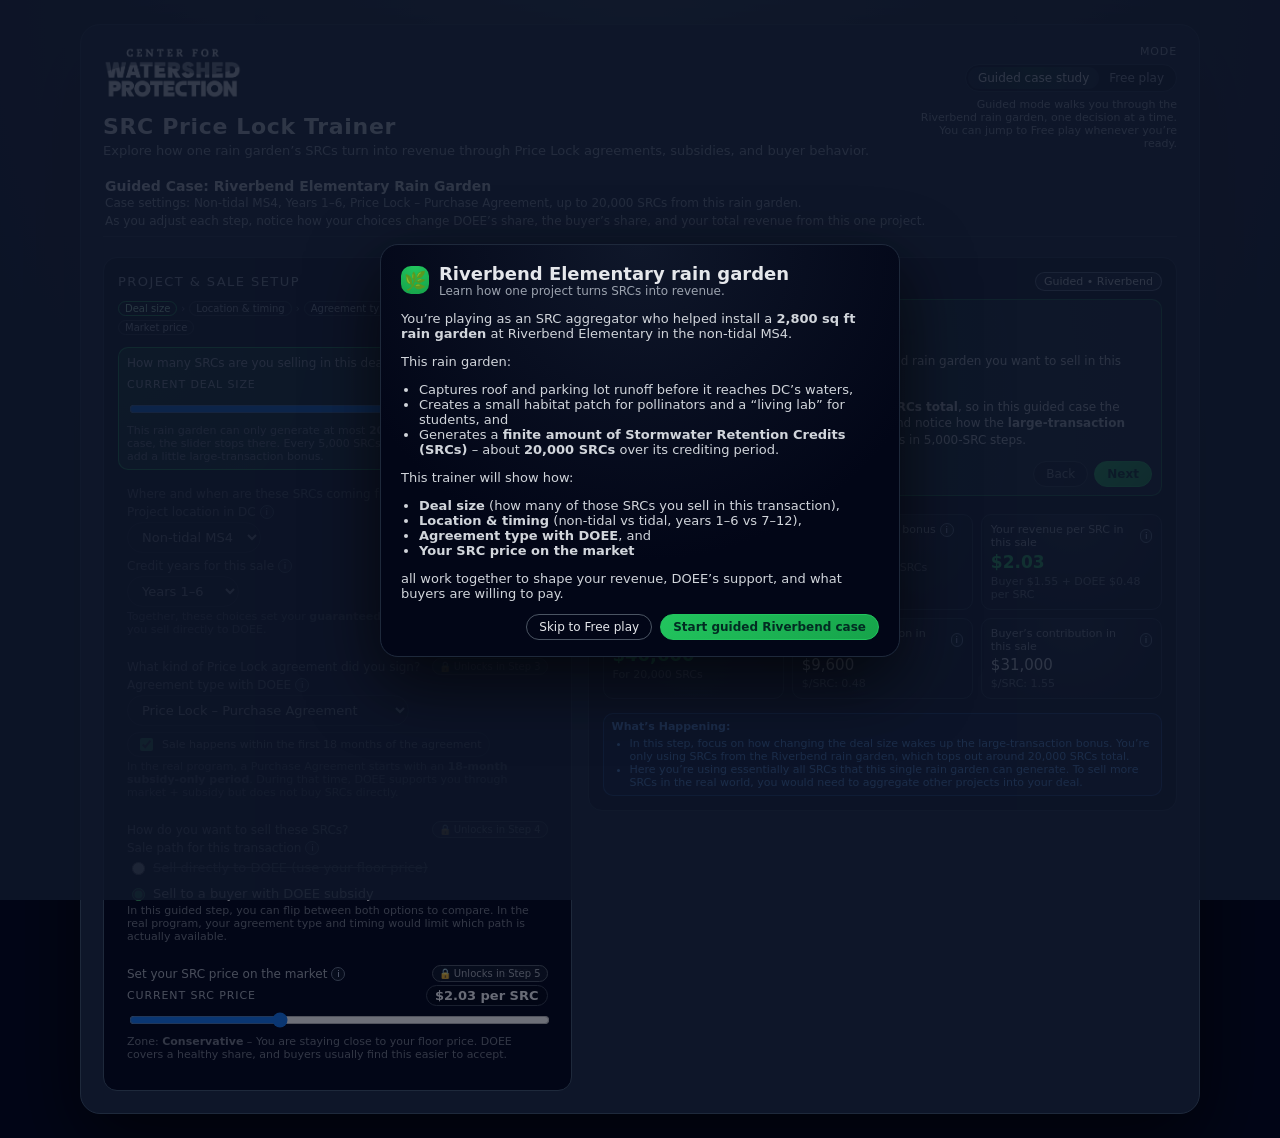
==== commit f9047963: "Update index.html" ====
--- a/index.html
+++ b/index.html
@@ -57,30 +57,35 @@
     /* CWP logo in header */
 .header-main {
   display: flex;
-  flex-direction: column;
-  align-items: center; 
-  text-align: center;       /* makes h1 + p centered */
-  gap: 14px;
+  flex-direction: column;   /* stack logo over title */
+  align-items: flex-start;  /* left-align everything */
+  gap: 14px;                /* spacing between logo + title */
 }
 
-    .cwp-logo {
-      height: 60px;
-      width: auto;
-      object-fit: contain;
-      filter: drop-shadow(0 0 6px rgba(0,0,0,0.4));
-    }
-
-    .title-block h1 {
-      margin: 0;
-      font-size: 22px;
-      letter-spacing: 0.03em;
-    }
-
-    .title-block p {
-      margin: 4px 0 0;
-      font-size: 13px;
-      color: var(--text-soft);
-    }
+.logo-wrap {
+  display: flex;
+  align-items: flex-start;
+}
+
+.cwp-logo {
+  height: 55px;             /* adjust if you want it bigger */
+  width: auto;
+  object-fit: contain;
+  filter: drop-shadow(0 0 6px rgba(0,0,0,0.4));
+}
+
+.title-block h1 {
+  margin: 0;
+  font-size: 22px;
+  letter-spacing: 0.03em;
+}
+
+.title-block p {
+  margin: 4px 0 0;
+  font-size: 13px;
+  color: var(--text-soft);
+}
+
 
     .mode-switch {
       display: flex;
@@ -1991,3 +1996,4 @@
 
 
 
+
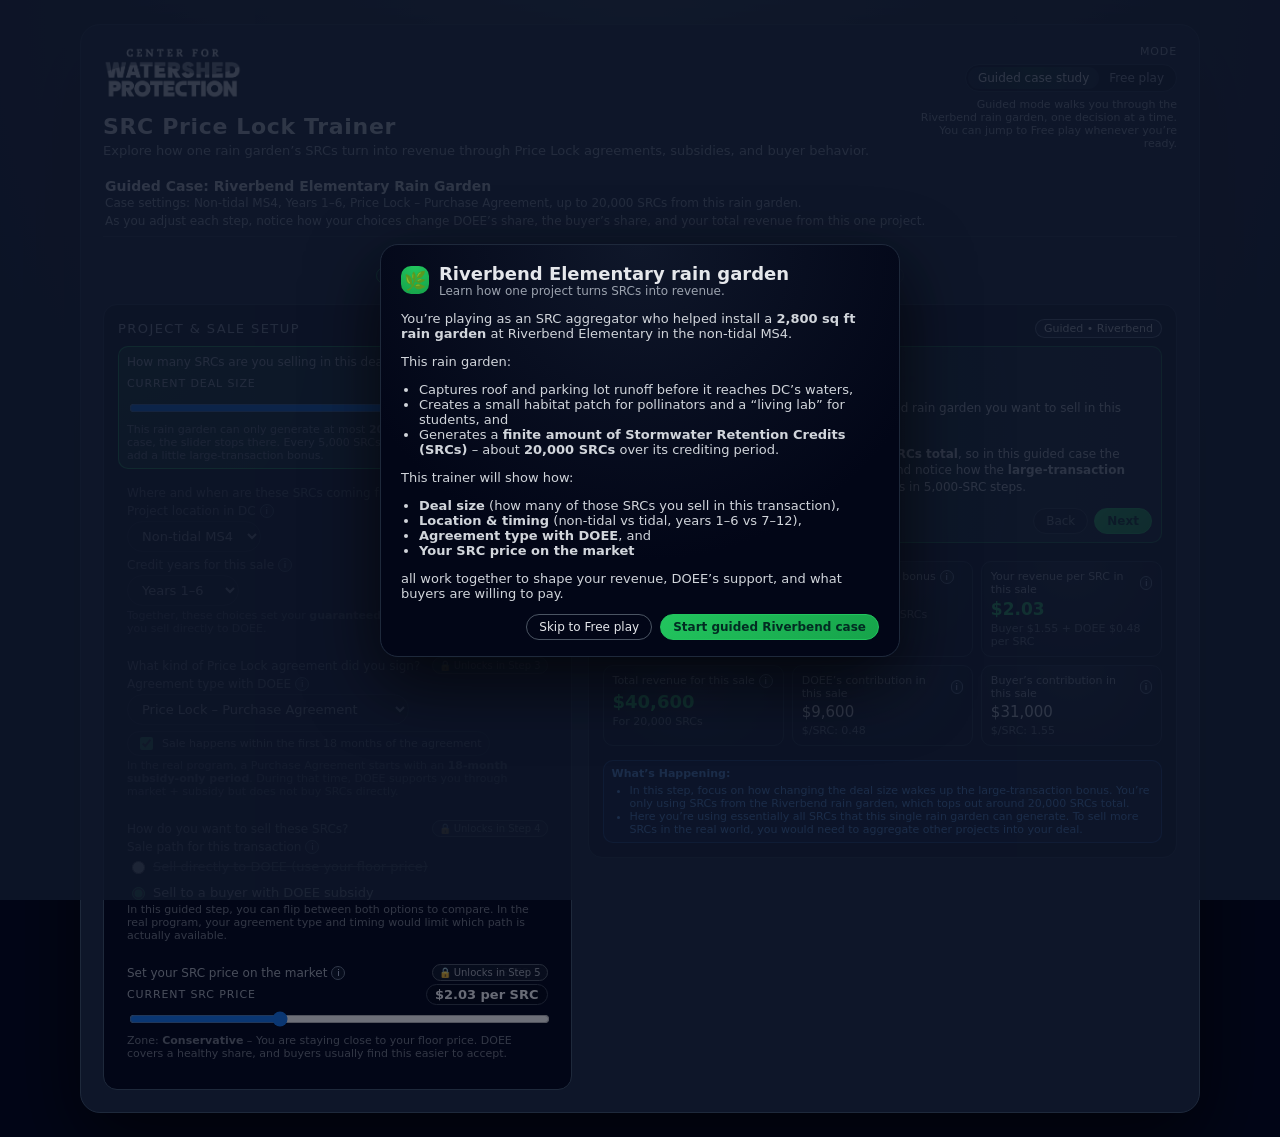
==== commit 244562de: "Update index.html moving bread crumbs" ====
--- a/index.html
+++ b/index.html
@@ -763,6 +763,16 @@
         position: static;
       }
     }
+    /* Breadcrumbs repositioning */
+.breadcrumb-steps {
+  display: flex;
+  justify-content: center;
+  gap: 6px;
+  margin: 10px 0 6px;
+  font-size: 11px;
+  letter-spacing: 0.05em;
+  color: #9ca3af;
+}
   </style>
 </head>
 <body>
@@ -836,7 +846,7 @@
         As you move through each step, watch how the guaranteed floor price, large-transaction bonus, DOEE’s share, the buyer’s share, and your total revenue respond.
       </div>
     </div>
-
+ <div class="breadcrumb-steps" id="breadcrumbSteps"></div>
     <section class="layout">
       <!-- LEFT: controls -->
       <div class="card" id="controlsCard">
@@ -845,7 +855,6 @@
           <span class="badge" id="modeBadge">Guided • Riverbend case</span>
         </div>
 
-        <div class="breadcrumb-steps" id="breadcrumbSteps"></div>
 
         <div id="freeHint" class="free-hint" style="display:none;">
           Free play is on. Adjust any inputs below or load a scenario on the right. Use this to explore beyond the Riverbend case.
@@ -1997,3 +2006,4 @@
 
 
 
+
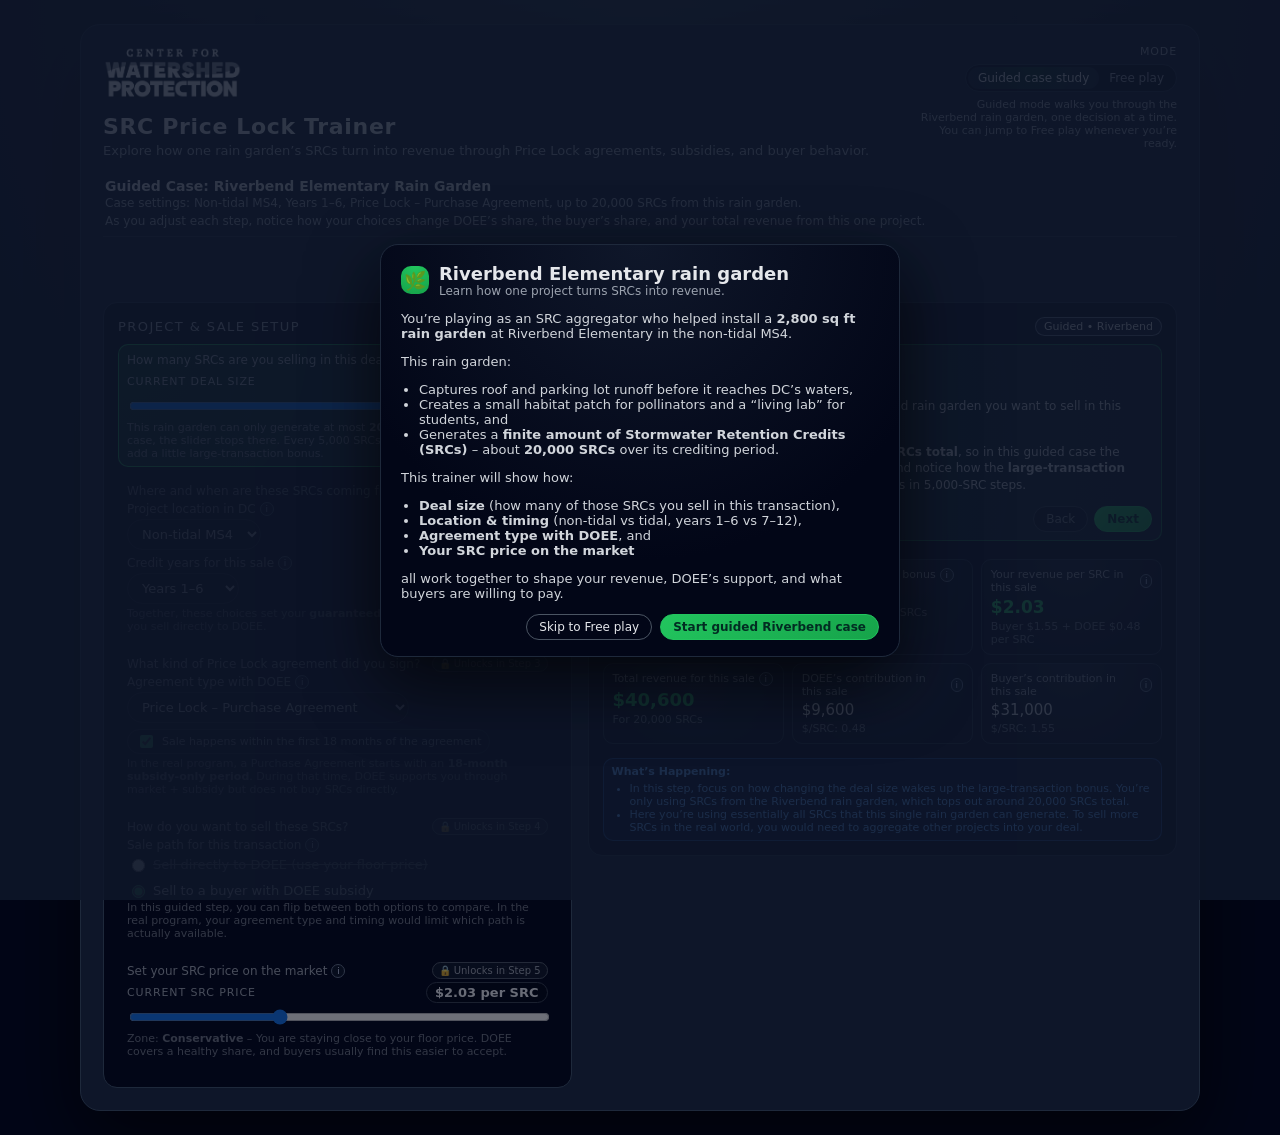
==== commit c8e04752: "Update index.html new free play open text box for srcs" ====
--- a/index.html
+++ b/index.html
@@ -54,38 +54,37 @@
       gap: 16px;
     }
 
-    /* CWP logo in header */
-.header-main {
-  display: flex;
-  flex-direction: column;   /* stack logo over title */
-  align-items: flex-start;  /* left-align everything */
-  gap: 14px;                /* spacing between logo + title */
-}
-
-.logo-wrap {
-  display: flex;
-  align-items: flex-start;
-}
-
-.cwp-logo {
-  height: 55px;             /* adjust if you want it bigger */
-  width: auto;
-  object-fit: contain;
-  filter: drop-shadow(0 0 6px rgba(0,0,0,0.4));
-}
-
-.title-block h1 {
-  margin: 0;
-  font-size: 22px;
-  letter-spacing: 0.03em;
-}
-
-.title-block p {
-  margin: 4px 0 0;
-  font-size: 13px;
-  color: var(--text-soft);
-}
-
+    /* CWP logo + title block */
+    .header-main {
+      display: flex;
+      flex-direction: column;   /* stack logo over title */
+      align-items: flex-start;  /* left-align everything */
+      gap: 14px;
+    }
+
+    .logo-wrap {
+      display: flex;
+      align-items: flex-start;
+    }
+
+    .cwp-logo {
+      height: 55px;
+      width: auto;
+      object-fit: contain;
+      filter: drop-shadow(0 0 6px rgba(0,0,0,0.4));
+    }
+
+    .title-block h1 {
+      margin: 0;
+      font-size: 22px;
+      letter-spacing: 0.03em;
+    }
+
+    .title-block p {
+      margin: 4px 0 0;
+      font-size: 13px;
+      color: var(--text-soft);
+    }
 
     .mode-switch {
       display: flex;
@@ -449,15 +448,18 @@
       background: var(--accent);
     }
 
+    /* Breadcrumbs centered under scenario */
     .breadcrumb-steps {
       font-size: 10px;
       color: #9ca3af;
-      margin-top: 2px;
-      margin-bottom: 4px;
+      margin-top: 10px;
+      margin-bottom: 6px;
       display: flex;
       flex-wrap: wrap;
       gap: 4px;
       align-items: center;
+      justify-content: center;
+      letter-spacing: 0.05em;
     }
 
     .crumb {
@@ -763,16 +765,6 @@
         position: static;
       }
     }
-    /* Breadcrumbs repositioning */
-.breadcrumb-steps {
-  display: flex;
-  justify-content: center;
-  gap: 6px;
-  margin: 10px 0 6px;
-  font-size: 11px;
-  letter-spacing: 0.05em;
-  color: #9ca3af;
-}
   </style>
 </head>
 <body>
@@ -811,31 +803,29 @@
   </div>
 
   <div class="app-shell">
-<header class="app-header">
-<div class="header-main">
-  <div class="logo-wrap">
-    <img class="cwp-logo" src="CWP-white-01.png" alt="Center for Watershed Protection logo">
-  </div>
-
-  <div class="title-block">
-    <h1>SRC Price Lock Trainer</h1>
-    <p>Explore how one rain garden’s SRCs turn into revenue through Price Lock agreements, subsidies, and buyer behavior.</p>
-  </div>
-</div>
-
-
-  <div class="mode-switch">
-    <label>Mode</label>
-    <div class="mode-buttons">
-      <button class="mode-btn active" id="modeGuidedBtn">Guided case study</button>
-      <button class="mode-btn" id="modeFreeBtn">Free play</button>
-    </div>
-    <div class="mode-note" id="modeNote">
-      Guided mode walks you through the Riverbend rain garden step by step. You can switch to Free play any time.
-    </div>
-  </div>
-</header>
-
+    <header class="app-header">
+      <div class="header-main">
+        <div class="logo-wrap">
+          <img class="cwp-logo" src="CWP-white-01.png" alt="Center for Watershed Protection logo">
+        </div>
+
+        <div class="title-block">
+          <h1>SRC Price Lock Trainer</h1>
+          <p>Explore how one rain garden’s SRCs turn into revenue through Price Lock agreements, subsidies, and buyer behavior.</p>
+        </div>
+      </div>
+
+      <div class="mode-switch">
+        <label>Mode</label>
+        <div class="mode-buttons">
+          <button class="mode-btn active" id="modeGuidedBtn">Guided case study</button>
+          <button class="mode-btn" id="modeFreeBtn">Free play</button>
+        </div>
+        <div class="mode-note" id="modeNote">
+          Guided mode walks you through the Riverbend rain garden step by step. You can switch to Free play any time.
+        </div>
+      </div>
+    </header>
 
     <div class="scenario-panel" id="scenarioPanel">
       <div class="scenario-title" id="scenarioName">Guided Case: Riverbend Elementary Rain Garden</div>
@@ -846,7 +836,10 @@
         As you move through each step, watch how the guaranteed floor price, large-transaction bonus, DOEE’s share, the buyer’s share, and your total revenue respond.
       </div>
     </div>
- <div class="breadcrumb-steps" id="breadcrumbSteps"></div>
+
+    <!-- Breadcrumbs centered below scenario bar -->
+    <div class="breadcrumb-steps" id="breadcrumbSteps"></div>
+
     <section class="layout">
       <!-- LEFT: controls -->
       <div class="card" id="controlsCard">
@@ -854,7 +847,6 @@
           <div class="card-title">Project & sale setup</div>
           <span class="badge" id="modeBadge">Guided • Riverbend case</span>
         </div>
-
 
         <div id="freeHint" class="free-hint" style="display:none;">
           Free play is on. Adjust any inputs below or load a scenario on the right. Use this to explore beyond the Riverbend case.
@@ -869,14 +861,38 @@
               </div>
               <span class="step-tag">Step 1</span>
             </div>
-            <div class="value-row">
-              <span class="value-label">Current deal size</span>
-              <span class="value-pill"><span id="qValue">20,000</span> SRCs</span>
-            </div>
-            <input type="range" id="qSlider" min="5000" max="20000" step="5000" value="20000">
-            <div class="hint" id="qHint">
-              This rain garden can only generate at most <strong>20,000 SRCs</strong>. In this guided case, the slider stops there. Every 5,000 SRCs you include in this deal can add a little large-transaction bonus.
-            </div>
+
+            <!-- Guided / slider view -->
+            <div id="guidedDealSizeControls">
+              <div class="value-row">
+                <span class="value-label">Current deal size</span>
+                <span class="value-pill"><span id="qValue">20,000</span> SRCs</span>
+              </div>
+              <input type="range" id="qSlider" min="5000" max="20000" step="5000" value="20000">
+              <div class="hint" id="qHint">
+                This rain garden can only generate at most <strong>20,000 SRCs</strong>. In this guided case, the slider stops there. Every 5,000 SRCs you include in this deal can add a little large-transaction bonus.
+              </div>
+            </div>
+
+            <!-- *** PATCH: Free play text input for deal size *** -->
+            <div id="freeplayDealSize" style="display:none; margin-top:6px;">
+              <div class="field-label" style="margin-bottom:4px;">
+                <span>Type the number of SRCs for this deal</span>
+              </div>
+              <input
+                type="text"
+                id="qInputFree"
+                placeholder="e.g., 20,000 or 290000"
+                style="width:100%; padding:6px 10px; font-size:13px;"
+              >
+              <div id="qInputError" style="font-size:11px; color:#f43f5e; margin-top:4px; display:none;">
+                Please enter a whole number between 1 and 500,000.
+              </div>
+              <div class="hint">
+                You can type the number with or without commas. In this deal, you’re deciding how many SRCs you bring to market.
+              </div>
+            </div>
+            <!-- *** END PATCH *** -->
           </div>
 
           <div class="control-row" data-step="1" id="rowLocationYear">
@@ -1098,8 +1114,8 @@
   <div class="tooltip-bubble" id="tooltipBubble"></div>
 
   <script>
-    const PROJECT_MAX_SRC = 20000;  // Riverbend single-project cap
-    const PROGRAM_LARGE_CAP = 100000; // Program-wide cap for large-transaction bonus in Free play
+    const PROJECT_MAX_SRC = 20000;     // Riverbend single-project cap
+    const PROGRAM_LARGE_CAP = 100000;  // Program-wide cap for large-transaction bonus in Free play
 
     const state = {
       mode: "guided",
@@ -1140,9 +1156,15 @@
       controlsContainer: document.getElementById("controlsContainer"),
       controlRows: Array.from(document.querySelectorAll(".control-row")),
 
+      // Deal size controls
       qSlider: document.getElementById("qSlider"),
       qValue: document.getElementById("qValue"),
       qHint: document.getElementById("qHint"),
+      guidedDealSizeControls: document.getElementById("guidedDealSizeControls"),
+      freeplayDealSize: document.getElementById("freeplayDealSize"),
+      qInputFree: document.getElementById("qInputFree"),
+      qInputError: document.getElementById("qInputError"),
+
       locationSelect: document.getElementById("locationSelect"),
       yearBandSelect: document.getElementById("yearBandSelect"),
       agreementTypeSelect: document.getElementById("agreementTypeSelect"),
@@ -1391,8 +1413,44 @@
       }
     }
 
+    // *** PATCH: helper to read deal size from slider or text input ***
+    function getDealSizeFromControls() {
+      if (state.mode === "free") {
+        const raw = els.qInputFree.value.trim();
+
+        // If box is empty, fall back to slider value (or last state)
+        if (!raw) {
+          const fallback = parseInt(els.qSlider.value, 10) || state.dealSize || 0;
+          els.qInputError.style.display = "none";
+          return fallback;
+        }
+
+        const cleaned = raw.replace(/[,\s]/g, "");
+        const parsed = parseInt(cleaned, 10);
+
+        if (!Number.isFinite(parsed) || parsed < 1 || parsed > 500000) {
+          els.qInputError.style.display = "block";
+          return state.dealSize || 0;
+        }
+
+        els.qInputError.style.display = "none";
+        return parsed;
+      } else {
+        // Guided mode always uses slider within 0–20,000
+        els.qInputError.style.display = "none";
+        return parseInt(els.qSlider.value, 10) || 0;
+      }
+    }
+    // *** END PATCH ***
+
     function recalc() {
-      state.dealSize = parseInt(els.qSlider.value, 10) || 0;
+      // *** PATCH: use helper to derive deal size ***
+      state.dealSize = getDealSizeFromControls();
+      // Keep slider in sync (even when hidden) so scenarios / hints work
+      els.qSlider.value = String(Math.min(state.dealSize, parseInt(els.qSlider.max, 10) || state.dealSize));
+      els.qValue.textContent = formatInteger(state.dealSize);
+      // *** END PATCH ***
+
       state.location = els.locationSelect.value;
       state.yearBand = els.yearBandSelect.value;
       state.agreementType = els.agreementTypeSelect.value;
@@ -1400,8 +1458,6 @@
       state.saleType = getSalePath();
       state.srcPrice = parseFloat(els.sSlider.value) || state.srcPrice;
 
-      els.qValue.textContent = formatInteger(state.dealSize);
-
       const P = getFloorPrice(state.location, state.yearBand);
 
       const capForThisRun =
@@ -1434,7 +1490,8 @@
       if (showPriceTeaching) {
         warnings = warnings.concat(floorMessages);
       }
-      // In guided Step 2, explain why total revenue may stay constant in a buyer + subsidy sale
+
+      // Step 2 explanation for constant total revenue in market sale
       if (
         state.mode === "guided" &&
         state.guidedIndex === 1 &&
@@ -1444,7 +1501,6 @@
           "In this buyer + DOEE subsidy sale, changing location or credit years mainly shifts how DOEE and the buyer split your SRC price. Because your SRC price and deal size have not changed, your total revenue stays the same while their shares move around."
         );
       }
-
 
       state.srcPrice = S;
       els.sSlider.value = S.toFixed(2);
@@ -1777,6 +1833,7 @@
       state.srcPrice = 2.03;
 
       els.qSlider.value = state.dealSize;
+      els.qValue.textContent = formatInteger(state.dealSize);
       els.locationSelect.value = state.location;
       els.yearBandSelect.value = state.yearBand;
       els.agreementTypeSelect.value = state.agreementType;
@@ -1788,6 +1845,10 @@
 
       els.sSlider.value = state.srcPrice.toFixed(2);
       els.sSliderValue.textContent = formatCurrency(state.srcPrice);
+
+      // Clear any free play input when resetting guided defaults
+      els.qInputFree.value = "";
+      els.qInputError.style.display = "none";
 
       recalc();
     }
@@ -1808,6 +1869,9 @@
         els.scenarioFocusPanel.style.display = "none";
         state.scenarioKey = "guided";
 
+        // Guided: slider visible, text box hidden, slider capped at project max
+        els.guidedDealSizeControls.style.display = "block";
+        els.freeplayDealSize.style.display = "none";
         els.qSlider.max = String(PROJECT_MAX_SRC);
         if (state.dealSize > PROJECT_MAX_SRC) {
           state.dealSize = PROJECT_MAX_SRC;
@@ -1831,9 +1895,17 @@
         els.scenarioBar.style.display = "flex";
         state.scenarioKey = els.scenarioSelect.value || "none";
 
-        els.qSlider.max = "100000";
+        // Free play: text box visible, slider hidden; allow up to 500,000
+        els.guidedDealSizeControls.style.display = "none";
+        els.freeplayDealSize.style.display = "block";
+        els.qSlider.max = "500000";
         els.qHint.innerHTML =
-          'In Free play you can slide above <strong>20,000 SRCs</strong> to imagine aggregating multiple projects into one deal. The large-transaction bonus keeps growing in 5,000-SRC steps until around <strong>100,000 SRCs</strong>, where the program’s bonus cap is reached.';
+          'In Free play you can imagine selling SRCs from multiple projects. The large-transaction bonus keeps growing in 5,000-SRC steps until around <strong>100,000 SRCs</strong>, where the program’s bonus cap is reached.';
+
+        // If free-play box is empty, seed it with current dealSize
+        if (!els.qInputFree.value.trim()) {
+          els.qInputFree.value = formatInteger(state.dealSize || 20000);
+        }
 
         updateControlLockStates();
         recalc();
@@ -1890,6 +1962,13 @@
       els.sSlider.value = state.srcPrice.toFixed(2);
       els.sSliderValue.textContent = formatCurrency(state.srcPrice);
 
+      // *** PATCH: keep Free play text input in sync with scenario deal size ***
+      if (state.mode === "free") {
+        els.qInputFree.value = formatInteger(state.dealSize);
+        els.qInputError.style.display = "none";
+      }
+      // *** END PATCH ***
+
       recalc();
     }
 
@@ -1949,6 +2028,21 @@
         });
       });
       els.sSlider.addEventListener("input", recalc);
+
+      // *** PATCH: Free play text input events ***
+      els.qInputFree.addEventListener("input", () => {
+        // Live update as they type; recalc() handles validation and keeps slider + stats in sync
+        recalc();
+      });
+      els.qInputFree.addEventListener("blur", () => {
+        // On blur, normalize value to formatted integer if valid
+        const cleaned = els.qInputFree.value.replace(/[,\s]/g, "");
+        const parsed = parseInt(cleaned, 10);
+        if (Number.isFinite(parsed) && parsed >= 1 && parsed <= 500000) {
+          els.qInputFree.value = formatInteger(parsed);
+        }
+      });
+      // *** END PATCH ***
 
       els.guidedBackBtn.addEventListener("click", () => {
         if (state.guidedIndex > 0) {
@@ -2002,8 +2096,3 @@
   </script>
 </body>
 </html>
-
-
-
-
-
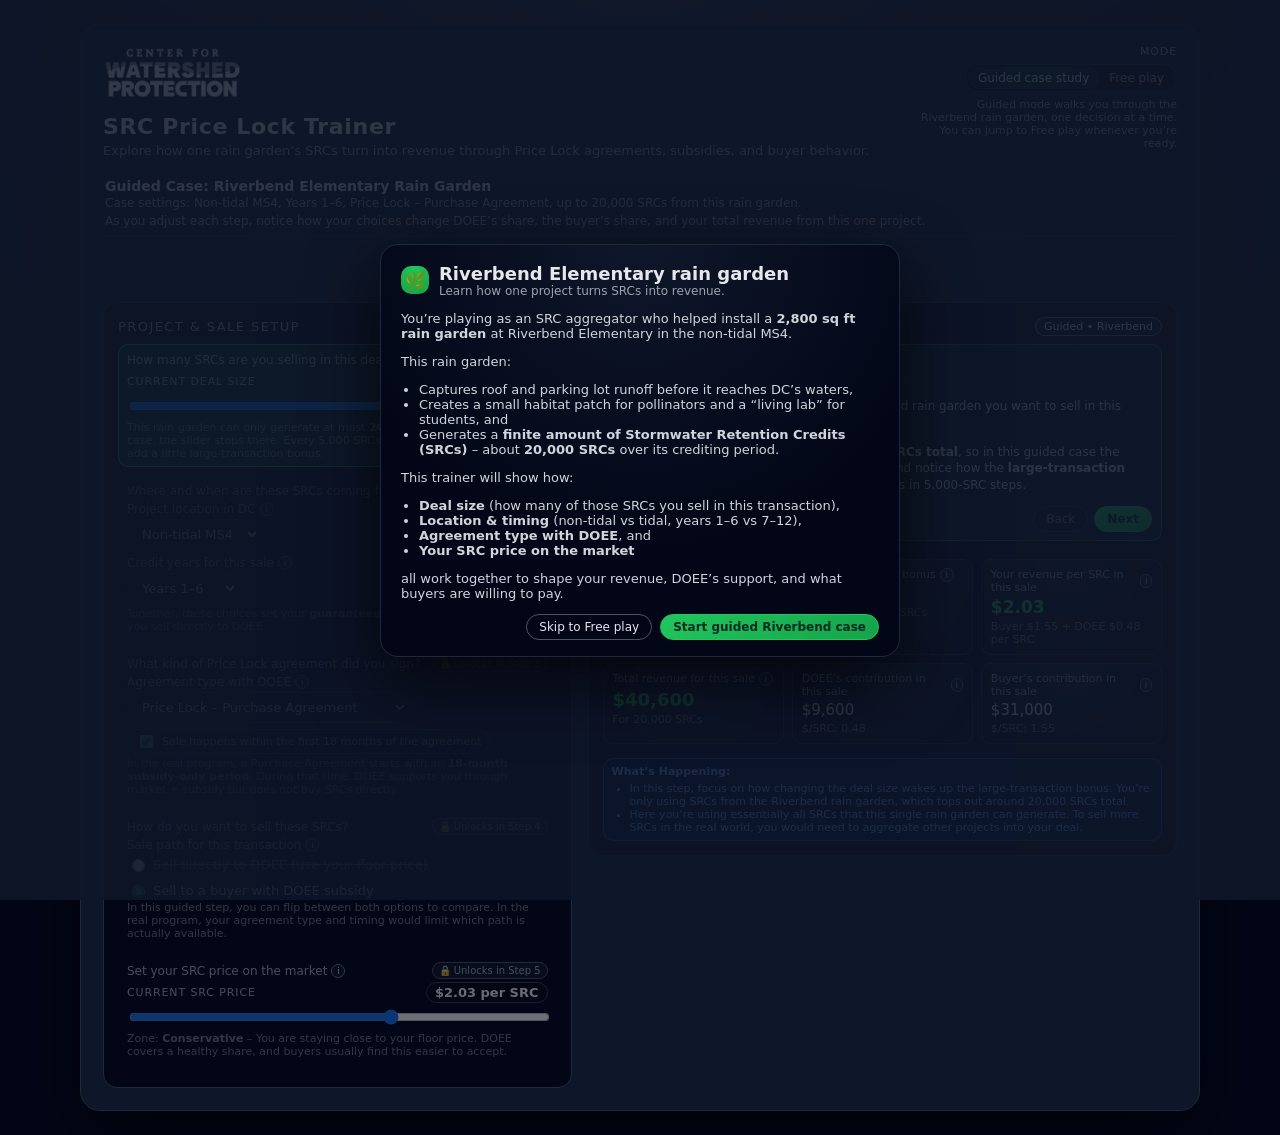
==== commit 81914040: "Update index.html - 7-12 year cases update" ====
--- a/index.html
+++ b/index.html
@@ -669,6 +669,37 @@
       font-size: 11px;
       color: #9ca3af;
       margin-bottom: 4px;
+    }
+    /* Small pencil icon that only appears in Free play */
+    .free-icon {
+      font-size: 11px;
+      opacity: 0;
+      transform: translateY(-1px);
+      margin-left: 4px;
+      transition: opacity 0.15s ease-out;
+    }
+
+    /* Turn the icon on in Free play */
+    body[data-mode="free"] .free-icon {
+      opacity: 1;
+    }
+
+    /* Rows that should softly glow when editable in Free play */
+    .control-row.free-highlight {
+      transition: border-color 0.2s ease-out,
+                  box-shadow 0.2s ease-out,
+                  background-color 0.2s ease-out;
+    }
+
+    /* Soft glow only when in Free play mode */
+    body[data-mode="free"] .control-row.free-highlight {
+      border-color: rgba(34,197,94,0.7);
+      box-shadow: 0 0 0 1px rgba(34,197,94,0.25);
+      background: radial-gradient(
+        circle at top left,
+        rgba(34,197,94,0.12),
+        rgba(15,23,42,0.96)
+      );
     }
 
     .modal-backdrop {
@@ -853,14 +884,16 @@
         </div>
 
         <div id="controlsContainer">
-          <div class="control-row" data-step="0" id="rowDealSize">
+           <div class="control-row free-highlight" data-step="0" id="rowDealSize">
             <div class="lock-pill">🔒 Later in guided mode</div>
-            <div class="field-label">
+                      <div class="field-label">
               <div class="field-main">
                 <span>How many SRCs are you selling in this deal?</span>
+                <span class="free-icon" aria-hidden="true">✏️</span>
               </div>
               <span class="step-tag">Step 1</span>
             </div>
+
 
             <!-- Guided / slider view -->
             <div id="guidedDealSizeControls">
@@ -895,14 +928,16 @@
             <!-- *** END PATCH *** -->
           </div>
 
-          <div class="control-row" data-step="1" id="rowLocationYear">
+          <div class="control-row free-highlight" data-step="1" id="rowLocationYear">
             <div class="lock-pill">🔒 Unlocks in Step 2</div>
-            <div class="field-label">
+                        <div class="field-label">
               <div class="field-main">
                 <span>Where and when are these SRCs coming from?</span>
+                <span class="free-icon" aria-hidden="true">✏️</span>
               </div>
               <span class="step-tag">Step 2</span>
             </div>
+
             <div class="field-label" style="margin-top:2px;">
               <span class="field-main">
                 <span>Project location in DC</span>
@@ -929,11 +964,12 @@
             </div>
           </div>
 
-          <div class="control-row" data-step="2" id="rowAgreement">
+          <div class="control-row free-highlight" data-step="2" id="rowAgreement">
             <div class="lock-pill">🔒 Unlocks in Step 3</div>
-            <div class="field-label">
+              <div class="field-label">
               <div class="field-main">
                 <span>What kind of Price Lock agreement did you sign?</span>
+                <span class="free-icon" aria-hidden="true">✏️</span>
               </div>
               <span class="step-tag">Step 3</span>
             </div>
@@ -949,21 +985,23 @@
             </select>
 
             <div style="margin-top:6px;">
-              <label class="inline-toggle">
-                <input type="checkbox" id="in18Months" checked>
-                <span>Sale happens within the first 18 months of the agreement</span>
-              </label>
+            <!-- DEV: 18-month period toggle (we’ll strike this out in Years 7–12) -->
+<label class="inline-toggle" id="in18Toggle">
+  <input type="checkbox" id="in18Months" checked>
+  <span id="in18LabelText">Sale happens within the first 18 months of the agreement</span>
+</label>
               <div class="hint">
                 In the real program, a Purchase Agreement starts with an <strong>18-month subsidy-only period</strong>. During that time, DOEE supports you through market + subsidy but does not buy SRCs directly.
               </div>
             </div>
           </div>
 
-          <div class="control-row" data-step="3" id="rowSalePath">
+        <div class="control-row free-highlight" data-step="3" id="rowSalePath">
             <div class="lock-pill">🔒 Unlocks in Step 4</div>
-            <div class="field-label">
+             <div class="field-label">
               <div class="field-main">
                 <span>How do you want to sell these SRCs?</span>
+                <span class="free-icon" aria-hidden="true">✏️</span>
               </div>
               <span class="step-tag">Step 4</span>
             </div>
@@ -988,12 +1026,13 @@
             </div>
           </div>
 
-          <div class="control-row" data-step="4" id="rowPrice">
+          <div class="control-row free-highlight" data-step="4" id="rowPrice">
             <div class="lock-pill">🔒 Unlocks in Step 5</div>
             <div class="field-label">
               <div class="field-main">
                 <span>Set your SRC price on the market</span>
                 <span class="info-icon" data-tooltip="This is the price per SRC you hope to receive in a market sale. DOEE may cover part of this price as a subsidy, and the buyer pays the rest. If you set the price too high, DOEE will eventually stop adding subsidy and the buyer must cover the full amount.">i</span>
+                <span class="free-icon" aria-hidden="true">✏️</span>
               </div>
               <span class="step-tag">Step 5</span>
             </div>
@@ -1001,7 +1040,7 @@
               <span class="value-label">Current SRC price</span>
               <span class="value-pill"><span id="sSliderValue">$2.10</span> per SRC</span>
             </div>
-            <input type="range" id="sSlider" min="1.50" max="3.00" step="0.01" value="2.10">
+            <input type="range" id="sSlider" min="0.40" max="3.00" step="0.01" value="2.10">
             <div class="hint">
               Zone: <strong><span id="sZoneLabel">Balanced</span></strong> – <span id="sZoneText">above your floor price but still likely competitive for buyers, with DOEE helping cover part of the amount.</span>
             </div>
@@ -1173,6 +1212,9 @@
       saleTypeHint: document.getElementById("saleTypeHint"),
       doeeRadioLabel: document.getElementById("doeeRadioLabel"),
       marketRadioLabel: document.getElementById("marketRadioLabel"),
+      in18Toggle: document.getElementById("in18Toggle"),
+      in18LabelText: document.getElementById("in18LabelText"),
+
       sSlider: document.getElementById("sSlider"),
       sSliderValue: document.getElementById("sSliderValue"),
       sZoneLabel: document.getElementById("sZoneLabel"),
@@ -1347,6 +1389,57 @@
         level: "below"
       };
     }
+    // DEV: Special behavior for late-year (7–12) credits
+    // - Turns off the 18-month “subsidy-only” window
+    // - Forces DOEE-only sale path
+    // - Locks SRC price to the late-year floor when selling to DOEE
+    function applyLateYearVisualRules() {
+      const isLateYear = state.yearBand === "7-12";
+
+      // 1) 18-month toggle: cannot apply in Years 7–12
+      if (isLateYear) {
+        state.in18Months = false;
+        els.in18Months.checked = false;
+        if (els.in18LabelText) {
+          els.in18LabelText.classList.add("label-path-disabled");
+        }
+      } else {
+        if (els.in18LabelText) {
+          els.in18LabelText.classList.remove("label-path-disabled");
+        }
+      }
+
+      // 2) Sale path: in late years, buyer+subsidy path is not realistic
+      if (isLateYear) {
+        // strike through “Sell to a buyer with DOEE subsidy”
+        if (els.marketRadioLabel) {
+          els.marketRadioLabel.classList.add("label-path-disabled");
+        }
+
+        // force DOEE-only sale path
+        const doeeRadio = els.saleTypeRadios.find(r => r.value === "doee");
+        if (doeeRadio) {
+          doeeRadio.checked = true;
+          state.saleType = "doee";
+        }
+      } else {
+        // restore normal styling when not in late years
+        if (els.marketRadioLabel) {
+          els.marketRadioLabel.classList.remove("label-path-disabled");
+        }
+      }
+
+      // 3) Price slider: in late years with DOEE purchase, price = floor
+      const P_late = getFloorPrice(state.location, state.yearBand);
+
+      if (isLateYear && state.saleType === "doee") {
+        state.srcPrice = P_late;
+        els.sSlider.value = P_late.toFixed(2);
+        els.sSlider.disabled = true;
+      } else {
+        els.sSlider.disabled = false;
+      }
+    }
 
     function getStepNarrative() {
       if (state.mode !== "guided") return null;
@@ -1457,7 +1550,10 @@
       state.in18Months = els.in18Months.checked;
       state.saleType = getSalePath();
       state.srcPrice = parseFloat(els.sSlider.value) || state.srcPrice;
-
+// DEV: Apply special rules when using late-year (7–12) credits
+      applyLateYearVisualRules();
+
+      els.qValue.textContent = formatInteger(state.dealSize);
       const P = getFloorPrice(state.location, state.yearBand);
 
       const capForThisRun =
@@ -1853,8 +1949,9 @@
       recalc();
     }
 
-    function setMode(newMode) {
+      function setMode(newMode) {
       state.mode = newMode;
+      document.body.setAttribute("data-mode", newMode); // let CSS know which mode we’re in
       if (newMode === "guided") {
         els.modeGuidedBtn.classList.add("active");
         els.modeFreeBtn.classList.remove("active");
@@ -2096,3 +2193,5 @@
   </script>
 </body>
 </html>
+
+
